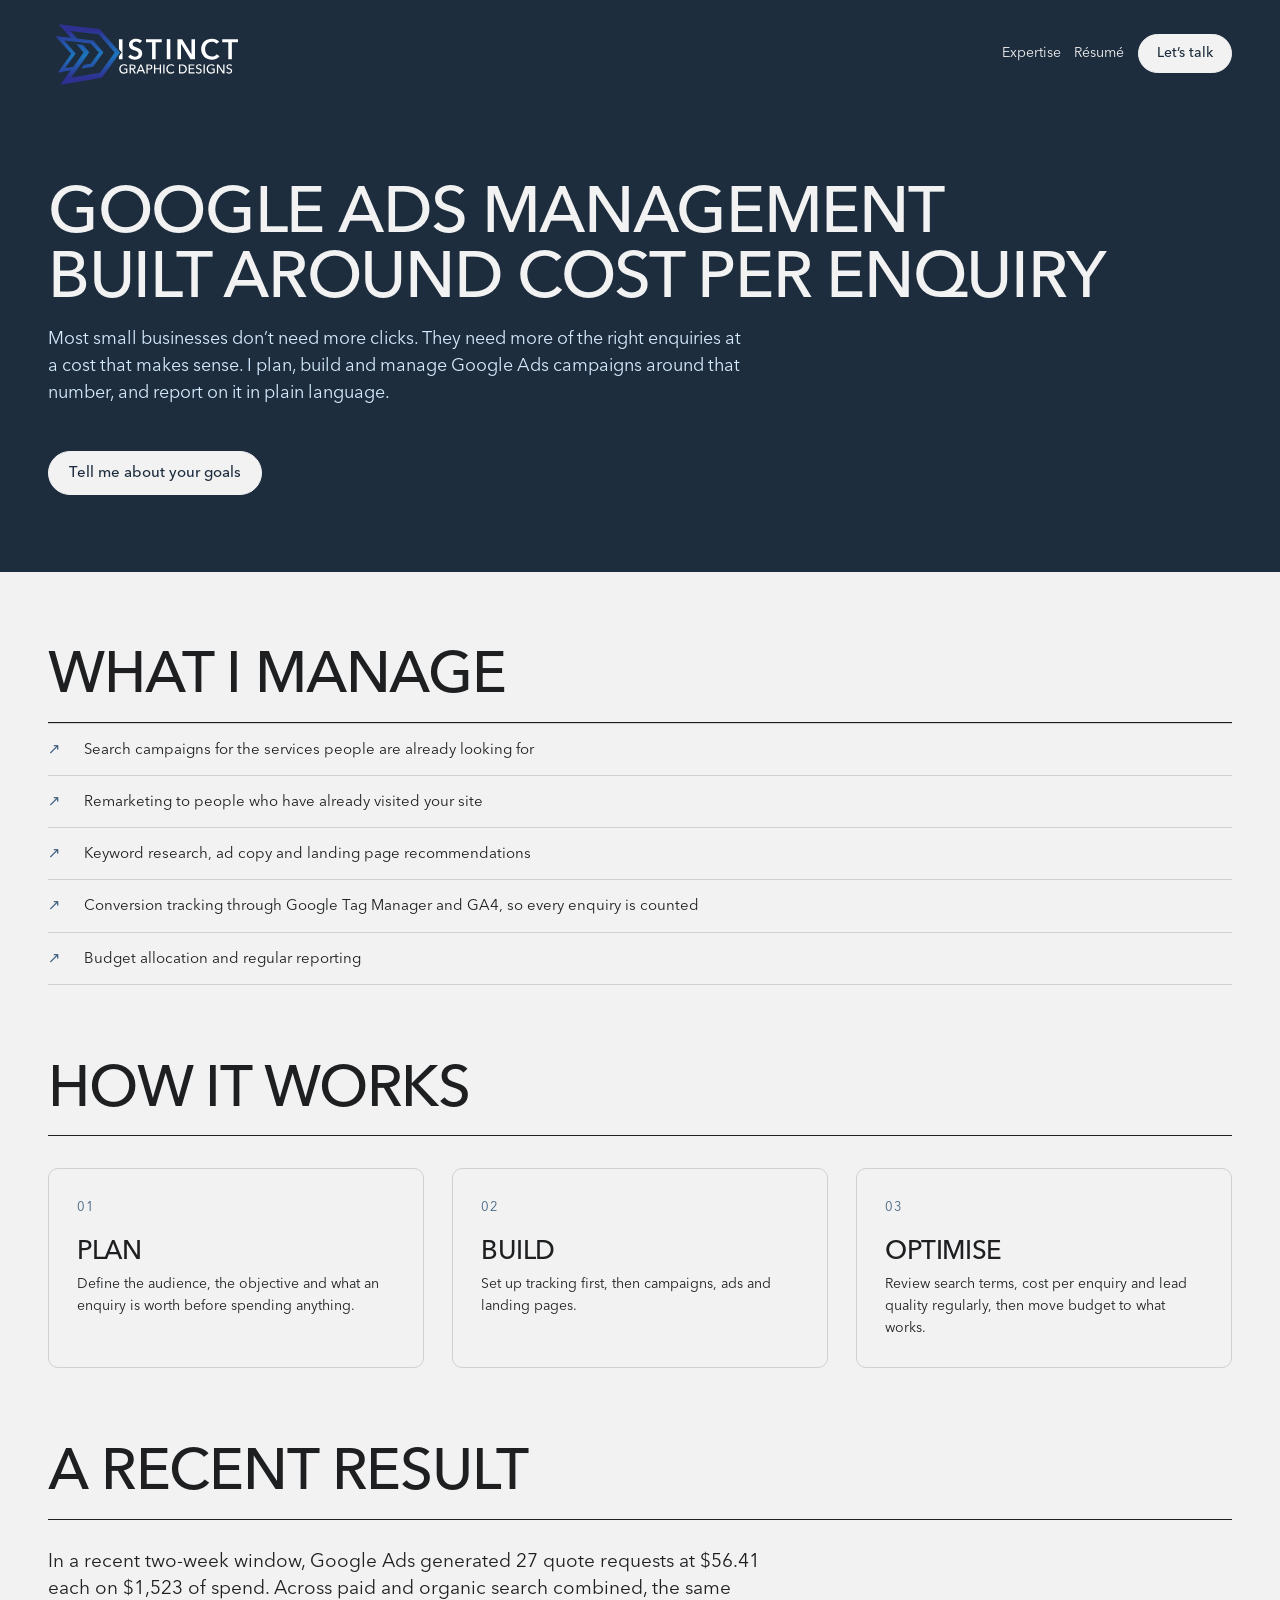
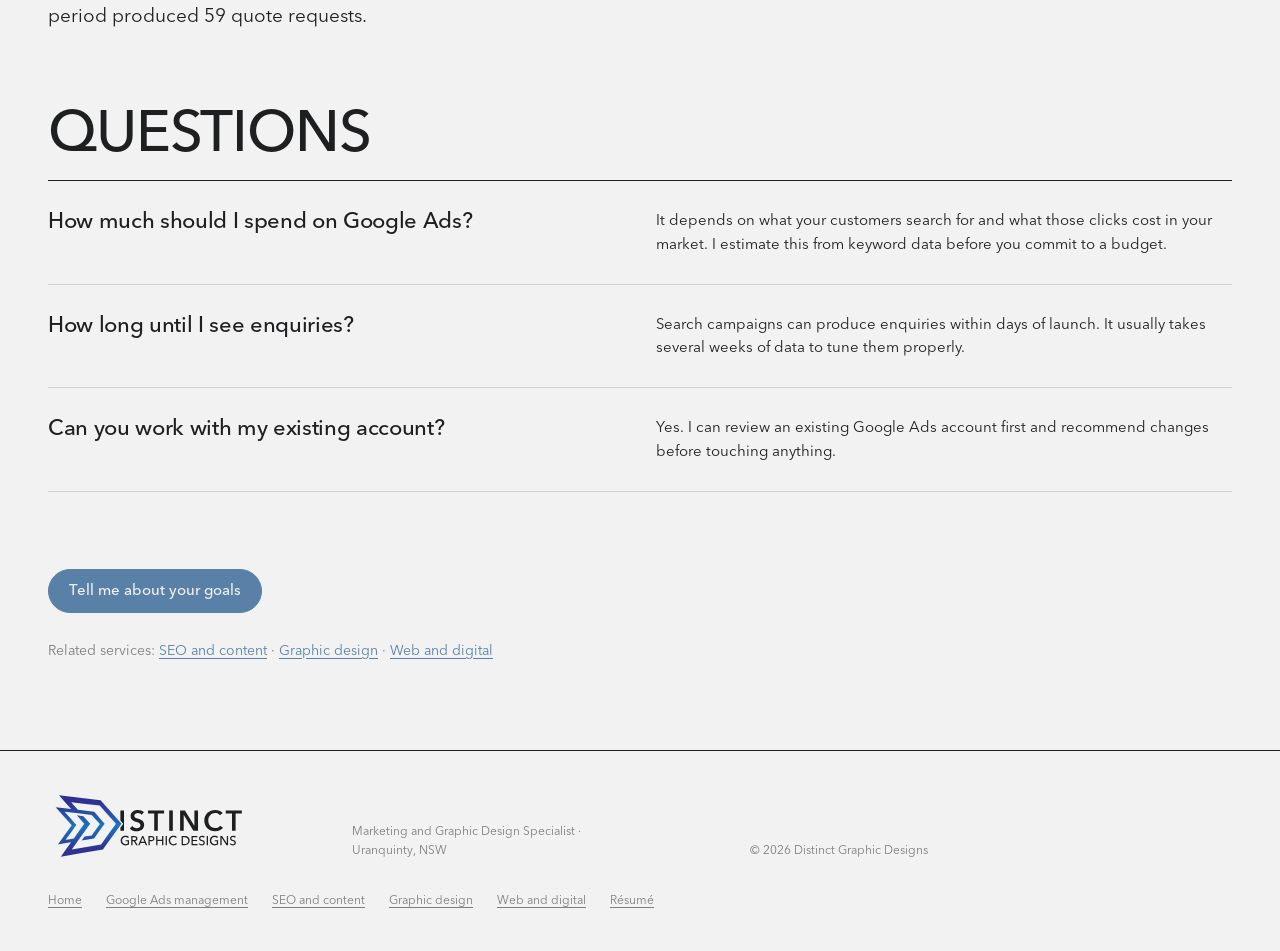
==== google-ads-management/index.html @ 59766d63 "SEO phase 2: service pages, schema fix, internal links, footer nav, IndexNow key - Home JSON-LD: rep" ====
<!DOCTYPE html>
<html lang="en">
<head>
<meta charset="utf-8">
<meta name="viewport" content="width=device-width, initial-scale=1">
<title>Google Ads Management NSW | Distinct Graphic Designs</title>
<meta name="description" content="Google Ads campaigns built around your audience, budget and the cost of each enquiry, with clear reporting. Based in Uranquinty, NSW.">
<link rel="canonical" href="https://distinctgraphicdesigns.com.au/google-ads-management/">
<meta property="og:type" content="website">
<meta property="og:site_name" content="Distinct Graphic Designs">
<meta property="og:locale" content="en_AU">
<meta property="og:title" content="Google Ads Management NSW | Distinct Graphic Designs">
<meta property="og:description" content="Google Ads campaigns built around your audience, budget and the cost of each enquiry, with clear reporting. Based in Uranquinty, NSW.">
<meta property="og:url" content="https://distinctgraphicdesigns.com.au/google-ads-management/">
<meta property="og:image" content="https://distinctgraphicdesigns.com.au/assets/og-image.jpg">
<meta name="twitter:card" content="summary_large_image">
<meta name="twitter:title" content="Google Ads Management NSW | Distinct Graphic Designs">
<meta name="twitter:description" content="Google Ads campaigns built around your audience, budget and the cost of each enquiry, with clear reporting. Based in Uranquinty, NSW.">
<meta name="twitter:image" content="https://distinctgraphicdesigns.com.au/assets/og-image.jpg">
<script type="application/ld+json">
{
  "@context": "https://schema.org",
  "@type": "Service",
  "name": "Google Ads management",
  "serviceType": "Google Ads management",
  "url": "https://distinctgraphicdesigns.com.au/google-ads-management/",
  "provider": {
    "@type": "ProfessionalService",
    "name": "Distinct Graphic Designs",
    "url": "https://distinctgraphicdesigns.com.au/"
  },
  "areaServed": [
    {
      "@type": "AdministrativeArea",
      "name": "Riverina, New South Wales"
    },
    {
      "@type": "Country",
      "name": "Australia"
    }
  ]
}
</script>
<link rel="icon" type="image/svg+xml" href="/assets/favicon.svg">
<link rel="stylesheet" href="/assets/css/industry.css">
<style>
@font-face { font-family: "Avenir Next World"; src: url("/assets/fonts/AvenirNextWorld-Light.ttf") format("truetype"); font-weight: 300; font-style: normal; font-display: swap; }
@font-face { font-family: "Avenir Next World"; src: url("/assets/fonts/AvenirNextWorld-LightItalic.ttf") format("truetype"); font-weight: 300; font-style: italic; font-display: swap; }
@font-face { font-family: "Avenir Next World"; src: url("/assets/fonts/AvenirNextWorld-Regular.woff2") format("woff2"), url("/assets/fonts/AvenirNextWorld-Regular.ttf") format("truetype"); font-weight: 400; font-style: normal; font-display: swap; }
@font-face { font-family: "Avenir Next World"; src: url("/assets/fonts/AvenirNextWorld-Italic.ttf") format("truetype"); font-weight: 400; font-style: italic; font-display: swap; }
@font-face { font-family: "Avenir Next World"; src: url("/assets/fonts/AvenirNextWorld-Medium.woff2") format("woff2"), url("/assets/fonts/AvenirNextWorld-Medium.ttf") format("truetype"); font-weight: 500 700; font-style: normal; font-display: swap; }
@font-face { font-family: "Avenir Next World"; src: url("/assets/fonts/AvenirNextWorld-MediumItalic.ttf") format("truetype"); font-weight: 500 700; font-style: italic; font-display: swap; }
:root { --font-heading: "Avenir Next World", system-ui, sans-serif; --font-body: "Avenir Next World", system-ui, sans-serif; --font-heading-weight: 500; }
/* Side gutter: 20-48px on normal screens; on wide screens it grows so content stays centred at --content-max while backgrounds run full-bleed. */
:root { --content-max: 1280px; --gutter: max(clamp(20px,4vw,48px), calc((100% - var(--content-max)) / 2)); }
body { margin: 0; }
a:hover { color: var(--color-accent-700); }
.btn { border-radius: 999px; white-space: nowrap; }
.blueprint, .card, .input, .dialog, .seg { border-radius: 10px; }
.tag { border-radius: 999px; }
figure.duotone, figure.duotone img { border-radius: 10px; overflow: hidden; }
/* Nav: links sit in .nav-links; on small screens (with JS) they collapse behind the .nav-toggle hamburger. */
.nav-links { display: flex; align-items: center; gap: var(--space-4); }
.nav-toggle { display: none; flex-direction: column; justify-content: center; align-items: center; gap: 5px; width: 44px; height: 44px; padding: 0; background: transparent; color: var(--color-bg); border: 1px solid var(--color-accent-600); border-radius: 10px; cursor: pointer; }
.nav-toggle span { display: block; width: 20px; height: 2px; background: currentColor; transition: transform .2s, opacity .2s; }
.nav-toggle[aria-expanded="true"] span:nth-child(1) { transform: translateY(7px) rotate(45deg); }
.nav-toggle[aria-expanded="true"] span:nth-child(2) { opacity: 0; }
.nav-toggle[aria-expanded="true"] span:nth-child(3) { transform: translateY(-7px) rotate(-45deg); }
@media (max-width: 720px) {
  .js .nav-toggle { display: inline-flex; }
  .js .nav-links { display: none; flex-basis: 100%; flex-direction: column; align-items: stretch; gap: 0; margin-top: 12px; }
  .js .nav-links.is-open { display: flex; }
  .nav-links a:not(.btn) { padding: 14px 0; border-top: 1px solid var(--color-accent-600); }
  .nav-links .btn { margin-top: 12px; justify-content: center; text-align: center; }
  /* Multi-column list rows stack on phones; !important beats the inline grid-template-columns. */
  .split-row { grid-template-columns: minmax(0,1fr) !important; gap: 8px !important; }
}
</style>
<script>document.documentElement.className += " js";</script>
<!-- Google Tag Manager -->
<script>(function(w,d,s,l,i){w[l]=w[l]||[];w[l].push({'gtm.start':
new Date().getTime(),event:'gtm.js'});var f=d.getElementsByTagName(s)[0],
j=d.createElement(s),dl=l!='dataLayer'?'&l='+l:'';j.async=true;j.src=
'https://www.googletagmanager.com/gtm.js?id='+i+dl;f.parentNode.insertBefore(j,f);
})(window,document,'script','dataLayer','GTM-KLMJ655L');</script>
<!-- End Google Tag Manager -->
</head>
<body>
  <!-- Google Tag Manager (noscript) -->
<noscript><iframe src="https://www.googletagmanager.com/ns.html?id=GTM-KLMJ655L"
height="0" width="0" style="display:none;visibility:hidden"></iframe></noscript>
<!-- End Google Tag Manager (noscript) -->
<div style="background:var(--color-bg);color:var(--color-text);font-family:var(--font-body)">

  <div style="background:var(--color-accent-900);color:var(--color-bg);padding:0 0 clamp(48px,6vw,80px)">
    <header class="nav" style="padding:20px var(--gutter);flex-wrap:wrap">
      <a href="/" class="nav-brand" style="margin-right:auto;display:flex;align-items:center"><img src="/assets/logo-v2-rev.svg" alt="Distinct Graphic Designs" style="width:clamp(150px,18vw,196px)"></a>
      <button class="nav-toggle" type="button" aria-expanded="false" aria-controls="nav-links" aria-label="Menu"><span></span><span></span><span></span></button>
      <nav class="nav-links" id="nav-links" aria-label="Main">
        <a href="/#services" style="color:var(--color-bg)">Expertise</a>
        <a href="/resume.html" style="color:var(--color-bg)">Résumé</a>
        <a class="btn" href="/#enquire" style="background:var(--color-bg);color:var(--color-accent-900);border-color:var(--color-bg);padding:10px 18px">Let’s talk</a>
      </nav>
    </header>
    <div style="padding:clamp(40px,6vw,72px) var(--gutter) 0">
      <h1 style="margin:0;font-size:clamp(26px,5.1vw,66px);line-height:1;letter-spacing:-.02em;text-transform:uppercase;text-wrap:balance">Google Ads management built around cost per enquiry</h1>
      <p style="margin:16px 0 0;font-size:clamp(15px,1.4vw,18px);line-height:1.5;max-width:44rem;color:var(--color-accent-200)">Most small businesses don’t need more clicks. They need more of the right enquiries at a cost that makes sense. I plan, build and manage Google Ads campaigns around that number, and report on it in plain language.</p>
      <div style="margin-top:clamp(28px,4vw,44px)">
        <a class="btn" href="/#enquire" style="background:var(--color-bg);color:var(--color-accent-900);border-color:var(--color-bg);padding:12px 20px;font-size:15px">Tell me about your goals</a>
      </div>
    </div>
  </div>

  <section style="padding:clamp(48px,6vw,80px) var(--gutter) 0">
    <div style="padding-bottom:20px;border-bottom:1px solid var(--color-text)"><h2 style="margin:0;font-size:clamp(32px,4.6vw,58px);line-height:.92;letter-spacing:-.02em;text-transform:uppercase">What I manage</h2></div>
    <ul style="display:grid;gap:0;margin:0;padding:0;list-style:none">
      <li style="display:grid;grid-template-columns:24px 1fr;gap:12px;padding:14px 0;border-top:1px solid var(--color-divider);font-size:15px"><span style="color:var(--color-accent-700)" aria-hidden="true">↗</span>Search campaigns for the services people are already looking for</li>
      <li style="display:grid;grid-template-columns:24px 1fr;gap:12px;padding:14px 0;border-top:1px solid var(--color-divider);font-size:15px"><span style="color:var(--color-accent-700)" aria-hidden="true">↗</span>Remarketing to people who have already visited your site</li>
      <li style="display:grid;grid-template-columns:24px 1fr;gap:12px;padding:14px 0;border-top:1px solid var(--color-divider);font-size:15px"><span style="color:var(--color-accent-700)" aria-hidden="true">↗</span>Keyword research, ad copy and landing page recommendations</li>
      <li style="display:grid;grid-template-columns:24px 1fr;gap:12px;padding:14px 0;border-top:1px solid var(--color-divider);font-size:15px"><span style="color:var(--color-accent-700)" aria-hidden="true">↗</span>Conversion tracking through Google Tag Manager and GA4, so every enquiry is counted</li>
      <li style="display:grid;grid-template-columns:24px 1fr;gap:12px;padding:14px 0;border-top:1px solid var(--color-divider);border-bottom:1px solid var(--color-divider);font-size:15px"><span style="color:var(--color-accent-700)" aria-hidden="true">↗</span>Budget allocation and regular reporting</li>
    </ul>
  </section>
  <section style="padding:clamp(48px,6vw,80px) var(--gutter) 0">
    <div style="padding-bottom:20px;border-bottom:1px solid var(--color-text)"><h2 style="margin:0;font-size:clamp(32px,4.6vw,58px);line-height:.92;letter-spacing:-.02em;text-transform:uppercase">How it works</h2></div>
    <ol style="list-style:none;margin:32px 0 0;padding:0;display:grid;grid-template-columns:repeat(auto-fit,minmax(min(100%,240px),1fr));gap:28px">
      <li class="blueprint" style="padding:28px"><p style="margin:0 0 20px;font-family:var(--font-heading);font-size:13px;letter-spacing:.1em;color:var(--color-accent-700)">01</p><h3 style="margin:0 0 8px;font-size:26px;text-transform:uppercase">Plan</h3><p style="margin:0;font-size:14px">Define the audience, the objective and what an enquiry is worth before spending anything.</p></li>
      <li class="blueprint" style="padding:28px"><p style="margin:0 0 20px;font-family:var(--font-heading);font-size:13px;letter-spacing:.1em;color:var(--color-accent-700)">02</p><h3 style="margin:0 0 8px;font-size:26px;text-transform:uppercase">Build</h3><p style="margin:0;font-size:14px">Set up tracking first, then campaigns, ads and landing pages.</p></li>
      <li class="blueprint" style="padding:28px"><p style="margin:0 0 20px;font-family:var(--font-heading);font-size:13px;letter-spacing:.1em;color:var(--color-accent-700)">03</p><h3 style="margin:0 0 8px;font-size:26px;text-transform:uppercase">Optimise</h3><p style="margin:0;font-size:14px">Review search terms, cost per enquiry and lead quality regularly, then move budget to what works.</p></li>
    </ol>
  </section>
  <section style="padding:clamp(48px,6vw,80px) var(--gutter) 0">
    <div style="padding-bottom:20px;border-bottom:1px solid var(--color-text)"><h2 style="margin:0;font-size:clamp(32px,4.6vw,58px);line-height:.92;letter-spacing:-.02em;text-transform:uppercase">A recent result</h2></div>
    <p style="margin:28px 0 0;max-width:46rem;font-size:clamp(16px,1.6vw,19px);line-height:1.45">In a recent two-week window, Google Ads generated 27 quote requests at $56.41 each on $1,523 of spend. Across paid and organic search combined, the same period produced 59 quote requests.</p>
  </section>
  <section style="padding:clamp(48px,6vw,80px) var(--gutter) 0">
    <div style="padding-bottom:20px;border-bottom:1px solid var(--color-text)"><h2 style="margin:0;font-size:clamp(32px,4.6vw,58px);line-height:.92;letter-spacing:-.02em;text-transform:uppercase">Questions</h2></div>
    <div class="split-row" style="display:grid;grid-template-columns:minmax(0,1fr) minmax(0,1fr);gap:clamp(16px,2.5vw,32px);padding:28px 0;border-bottom:1px solid var(--color-divider);align-items:start"><h3 style="margin:0;font-size:clamp(18px,1.8vw,22px);line-height:1.2">How much should I spend on Google Ads?</h3><p style="margin:0;font-size:15px">It depends on what your customers search for and what those clicks cost in your market. I estimate this from keyword data before you commit to a budget.</p></div>
    <div class="split-row" style="display:grid;grid-template-columns:minmax(0,1fr) minmax(0,1fr);gap:clamp(16px,2.5vw,32px);padding:28px 0;border-bottom:1px solid var(--color-divider);align-items:start"><h3 style="margin:0;font-size:clamp(18px,1.8vw,22px);line-height:1.2">How long until I see enquiries?</h3><p style="margin:0;font-size:15px">Search campaigns can produce enquiries within days of launch. It usually takes several weeks of data to tune them properly.</p></div>
    <div class="split-row" style="display:grid;grid-template-columns:minmax(0,1fr) minmax(0,1fr);gap:clamp(16px,2.5vw,32px);padding:28px 0;border-bottom:1px solid var(--color-divider);align-items:start"><h3 style="margin:0;font-size:clamp(18px,1.8vw,22px);line-height:1.2">Can you work with my existing account?</h3><p style="margin:0;font-size:15px">Yes. I can review an existing Google Ads account first and recommend changes before touching anything.</p></div>
  </section>

  <section style="padding:clamp(48px,6vw,80px) var(--gutter) clamp(56px,7vw,88px)">
    <a class="btn btn-primary" href="/#enquire" style="padding:12px 20px;font-size:15px">Tell me about your goals</a>
    <p class="text-muted" style="margin:28px 0 0;font-size:14px">Related services: <a href="/seo-and-content/">SEO and content</a> · <a href="/graphic-design/">Graphic design</a> · <a href="/web-and-digital/">Web and digital</a></p>
  </section>

  <footer style="display:grid;grid-template-columns:repeat(auto-fit,minmax(min(100%,220px),1fr));gap:clamp(16px,3vw,32px);align-items:end;padding:40px var(--gutter);border-top:1px solid var(--color-text)">
    <a href="/"><img src="/assets/logo-v2.svg" alt="Distinct Graphic Designs" style="width:200px"></a>
    <p class="text-muted" style="margin:0;font-size:12px">Marketing and Graphic Design Specialist · Uranquinty, NSW</p>
    <p class="text-muted" style="margin:0;font-size:12px;text-align:right">© 2026 Distinct Graphic Designs</p>
    <nav aria-label="Footer" class="text-muted" style="grid-column:1/-1;display:flex;flex-wrap:wrap;gap:8px 24px;font-size:12px"><a href="/" style="color:inherit">Home</a><a href="/google-ads-management/" aria-current="page" style="color:inherit">Google Ads management</a><a href="/seo-and-content/" style="color:inherit">SEO and content</a><a href="/graphic-design/" style="color:inherit">Graphic design</a><a href="/web-and-digital/" style="color:inherit">Web and digital</a><a href="/resume.html" style="color:inherit">Résumé</a></nav>
  </footer>
</div>

<script>
(function () {
  var toggle = document.querySelector(".nav-toggle"), menu = document.getElementById("nav-links");
  function setOpen(open) { toggle.setAttribute("aria-expanded", open); menu.classList.toggle("is-open", open); }
  toggle.addEventListener("click", function () { setOpen(toggle.getAttribute("aria-expanded") !== "true"); });
  menu.addEventListener("click", function (e) { if (e.target.closest("a")) setOpen(false); });
  document.addEventListener("keydown", function (e) { if (e.key === "Escape") setOpen(false); });
})();
</script>
</body>
</html>
---- assets/css/industry.css ----
/* Industry — design-system tokens and component classes.
   Copied from the Claude Design project (_ds/industry-…/styles.css). The Google Fonts
   @import for Barlow was removed: the page sets --font-heading / --font-body to the
   self-hosted Avenir Next World in index.html, so Barlow is never rendered. */

:root {
  --color-bg: #f2f2f3;
  --color-surface: #e9e9ea;
  --color-text: #1d1f20;
  --color-accent: #5980a6;
  --color-accent-2: #728fab;
  --color-divider: color-mix(in srgb, #1d1f20 16%, transparent);

  /* Tonal ramps — generated in OKLCH on one shared lightness scale, so the
     same step of any role matches the others in visual value. */
  --color-neutral-100: #f5f5f8;
  --color-neutral-200: #e7e7ea;
  --color-neutral-300: #d4d4d7;
  --color-neutral-400: #b7b7ba;
  --color-neutral-500: #98989b;
  --color-neutral-600: #7a7a7d;
  --color-neutral-700: #5d5d60;
  --color-neutral-800: #424244;
  --color-neutral-900: #2b2b2d;

  --color-accent-100: #eef6ff;
  --color-accent-200: #d6ebff;
  --color-accent-300: #b5d9fd;
  --color-accent-400: #94bce3;
  --color-accent-500: #749dc4;
  --color-accent-600: #597ea3;
  --color-accent-700: #416180;
  --color-accent-800: #2c455d;
  --color-accent-900: #1d2d3d;

  --color-accent-2-100: #eef6ff;
  --color-accent-2-200: #d6ebff;
  --color-accent-2-300: #bdd8f2;
  --color-accent-2-400: #9ebbd8;
  --color-accent-2-500: #7e9cb8;
  --color-accent-2-600: #627d98;
  --color-accent-2-700: #486077;
  --color-accent-2-800: #314457;
  --color-accent-2-900: #1f2d3a;

  --font-heading: "Barlow Condensed", system-ui, sans-serif;
  --font-heading-weight: 600;
  --font-body: "Barlow", system-ui, sans-serif;

  --space-1: 3.4px;
  --space-2: 6.8px;
  --space-3: 10.2px;
  --space-4: 13.6px;
  --space-6: 20.4px;
  --space-8: 27.2px;

  --radius-sm: 2px;
  --radius-md: 4px;
  --radius-lg: 7px;

  /* Elevation — derived from the ground: soft ink-tinted shadows on a
     light theme, a hairline edge + ambient darkness on a dark one. */
  --shadow-sm: 0 1px 2px color-mix(in srgb, #2b2b2d 14%, transparent);
  --shadow-md: 0 3px 10px color-mix(in srgb, #2b2b2d 16%, transparent);
  --shadow-lg: 0 12px 32px color-mix(in srgb, #2b2b2d 22%, transparent);
}

body {
  background: var(--color-bg);
  color: var(--color-text);
  font-family: var(--font-body);
}
h1, h2, h3, h4 { font-family: var(--font-heading); font-weight: var(--font-heading-weight); }

.blueprint {
  position: relative;
  border: 1px solid var(--color-divider);
  border-radius: 0;
}
/* The overlay image treatments (halftone, duotone) clip their overlay
   (overflow:hidden); a blueprint wrapper draws its registration marks
   outside the box, so when both classes share a wrapper the frame must
   win. */
.blueprint.halftone, .blueprint.plate, .blueprint.duotone { overflow: visible; }
.blueprint > .corner {
  position: absolute; width: 11px; height: 11px;
  color: color-mix(in srgb, var(--color-text) 55%, transparent);
}
.blueprint > .corner::before, .blueprint > .corner::after {
  content: ""; position: absolute; background: currentColor;
}
.blueprint > .corner::before { left: 5px; top: 0; width: 1px; height: 100%; }
.blueprint > .corner::after  { top: 5px; left: 0; width: 100%; height: 1px; }
.blueprint > .corner.tl { top: -6px; left: -6px; }
.blueprint > .corner.tr { top: -6px; right: -6px; }
.blueprint > .corner.bl { bottom: -6px; left: -6px; }
.blueprint > .corner.br { bottom: -6px; right: -6px; }

.duotone{position:relative;overflow:hidden}
.duotone::after{content:"";position:absolute;inset:0;pointer-events:none;
  background:var(--color-accent);mix-blend-mode:color}

/* ══════════════════════════════════════════════════════════════════════════
   Components — built with the tokens above. Plain CSS on plain HTML: no
   JavaScript, no build step.
   ══════════════════════════════════════════════════════════════════════ */

*, *::before, *::after { box-sizing: border-box; }
body { margin: 0; font-size: 15px; line-height: 1.55; font-weight: 400; }
h1, h2, h3, h4, h5, h6 {
  font-family: var(--font-heading); font-weight: var(--font-heading-weight);
  line-height: 1.12; letter-spacing: -0.015em; margin: 0 0 var(--space-2);
}
h1 { font-size: 42px; }
h2 { font-size: 32px; }
h3 { font-size: 25px; }
h4 { font-size: 20px; }
h5 { font-size: 16px; }
h6 { font-size: 13px; }
h6 { letter-spacing: 0.08em; text-transform: uppercase; }
p { margin: 0 0 var(--space-3); }
a { color: var(--color-accent); text-underline-offset: 3px; }
img { display: block; max-width: 100%; }
figure { margin: 0; }
figcaption {
  font-size: 11px; margin-top: var(--space-1);
  color: color-mix(in srgb, var(--color-text) 55%, transparent);
}
.text-muted { color: color-mix(in srgb, var(--color-text) 55%, transparent); }
:focus { outline: none; }
:focus-visible { outline: 2px solid var(--color-accent); outline-offset: 2px; }
::selection { background: color-mix(in srgb, var(--color-accent) 30%, transparent); }

/* — rules — */
.hr {
  height: 1px; border: 0; margin: var(--space-4) 0;
  background: var(--color-divider);
}

/* — buttons — */
.btn {
  display: inline-flex; align-items: center; justify-content: center; gap: 6px;
  cursor: pointer; text-decoration: none;
  font-family: var(--font-heading); font-weight: var(--font-heading-weight);
  font-size: 14px; line-height: 1.2; color: var(--color-text);
  background: transparent; border: 1px solid transparent;
  padding: var(--space-2) calc(var(--space-3) * 1.2);
  border-radius: var(--radius-md);
}
.btn svg { display: block; }
.btn:disabled { opacity: 0.45; cursor: not-allowed; }
.btn-primary { background: var(--color-accent); color: var(--color-bg); }
.btn-primary:hover { background: var(--color-accent-600); }
.btn-primary:active { background: var(--color-accent-700); }
.btn-secondary { border-color: var(--color-divider); }
.btn-secondary:hover { background: color-mix(in srgb, var(--color-text) 7%, transparent); }
.btn-secondary:active { background: color-mix(in srgb, var(--color-text) 14%, transparent); }
.btn-ghost { color: var(--color-accent); padding-inline: var(--space-1); }
.btn-ghost:hover { background: color-mix(in srgb, var(--color-accent) 10%, transparent); }
.btn-ghost:active { background: color-mix(in srgb, var(--color-accent) 18%, transparent); }
.btn-icon { width: 36px; height: 36px; padding: 0; }
.btn-block { width: 100%; margin-top: var(--space-2); }

/* — forms — */
.field > label {
  display: block; font-size: 12px; margin-bottom: 5px;
  color: color-mix(in srgb, var(--color-text) 70%, transparent);
}
.input {
  width: 100%; min-height: 36px; padding: 6px 10px; font: inherit;
  font-size: 14px; color: var(--color-text); caret-color: var(--color-accent);
  background: var(--color-surface);
  border: 1px solid var(--color-divider); border-radius: var(--radius-md);
}
.input:hover { border-color: color-mix(in srgb, var(--color-text) 45%, transparent); }
.input:focus-visible { border-color: var(--color-accent); outline-offset: 0; }
textarea.input { min-height: 90px; resize: vertical; }
.radio { display: inline-flex; align-items: center; gap: 8px; cursor: pointer; font-size: 14px; }
.radio input, .seg-opt input {
  position: absolute; opacity: 0; width: 0; height: 0; pointer-events: none;
}
.radio .dot {
  width: 16px; height: 16px; flex: none; border-radius: 50%;
  border: 1.5px solid var(--color-divider);
}
.radio:hover .dot { border-color: var(--color-accent); }
.radio input:checked + .dot {
  border-color: var(--color-accent); background: var(--color-accent);
  box-shadow: inset 0 0 0 4px var(--color-bg);
}
.radio input:focus-visible + .dot { outline: 2px solid var(--color-accent); outline-offset: 2px; }
.seg {
  display: inline-flex; overflow: hidden;
  border: 1px solid var(--color-divider); border-radius: var(--radius-md);
}
.seg-opt {
  display: inline-flex; align-items: center; gap: 6px;
  padding: 7px 12px; font-size: 13px; cursor: pointer;
}
.seg-opt + .seg-opt { border-left: 1px solid var(--color-divider); }
.seg-opt:has(input:checked) { background: var(--color-accent); color: var(--color-bg); }
.seg-opt:not(:has(input:checked)):hover { background: color-mix(in srgb, var(--color-text) 7%, transparent); }
.seg-opt:has(input:focus-visible) { outline: 2px solid var(--color-accent); outline-offset: -2px; }

/* — cards — */
.card {
  display: flex; flex-direction: column; gap: var(--space-2);
  padding: var(--space-3); border-radius: var(--radius-md); background: var(--color-surface);
}
.card-kicker { font-size: 10px; letter-spacing: 0.1em; text-transform: uppercase; color: var(--color-accent); }
.card-title {
  font-family: var(--font-heading); font-weight: var(--font-heading-weight);
  font-size: 17px; line-height: 1.2;
}
.card-body { margin: 0; font-size: 13px; opacity: 0.8; flex: 1; }
.card-meta {
  display: flex; align-items: center; gap: 6px; font-size: 11px;
  color: color-mix(in srgb, var(--color-text) 50%, transparent);
}
.elev-sm { box-shadow: var(--shadow-sm); }
.elev-md { box-shadow: var(--shadow-md); }
.elev-lg { box-shadow: var(--shadow-lg); }

/* — tags — */
.tag {
  display: inline-flex; align-items: center; font-size: 11px;
  letter-spacing: 0.02em; padding: 3px 10px;
  border-radius: calc(var(--radius-md) * 0.75);
}
.tag-accent { background: var(--color-accent-100); color: var(--color-accent-800); }
.tag-accent-2 { background: var(--color-accent-2-100); color: var(--color-accent-2-800); }
.tag-neutral { background: var(--color-neutral-100); color: var(--color-neutral-800); }
.tag-outline { border: 1px solid var(--color-accent); color: var(--color-accent); }

/* — navigation — */
.nav {
  display: flex; align-items: center; gap: var(--space-4);
  padding: var(--space-3) var(--space-4);
  border-bottom: none;
}
.nav-brand {
  font-family: var(--font-heading); font-weight: var(--font-heading-weight);
  font-size: 18px; margin-right: auto;
}
.nav a { color: inherit; text-decoration: none; font-size: 14px; }
.nav a:hover, .nav a[aria-current='page'] { color: var(--color-accent); }

/* — tables — */
.table { width: 100%; border-collapse: collapse; font-size: 14px; }
.table th {
  text-align: left; font-size: 11px; letter-spacing: 0.08em; text-transform: uppercase;
  color: color-mix(in srgb, var(--color-text) 60%, transparent);
  padding: var(--space-2); border-bottom: 1px solid var(--color-divider);
}
.table td {
  padding: var(--space-2);
  border-bottom: 1px solid color-mix(in srgb, var(--color-text) 8%, transparent);
}
.table tbody tr:hover { background: color-mix(in srgb, var(--color-text) 4%, transparent); }

/* — dialog — */
.dialog-backdrop {
  position: fixed; inset: 0; display: grid; place-items: center;
  padding: var(--space-4);
  background: color-mix(in srgb, var(--color-neutral-900) 50%, transparent);
}
.dialog {
  width: min(440px, 100%); display: flex; flex-direction: column; gap: var(--space-3);
  padding: var(--space-4); border-radius: var(--radius-lg);
  background: var(--color-surface); box-shadow: var(--shadow-lg);
}
.dialog-title {
  font-family: var(--font-heading); font-weight: var(--font-heading-weight);
  font-size: 20px;
}
.dialog-body { font-size: 14px; opacity: 0.85; }
.dialog-actions { display: flex; justify-content: flex-end; gap: var(--space-2); margin-top: var(--space-2); }

/* — blueprint frame: components are wireframe objects (see .blueprint
     and .corner above) — square, transparent, hairline-bordered — */
.card, .btn, .input, .tag, .seg, .dialog { border-radius: 0; }
.card, .dialog { background: transparent; border: 1px solid var(--color-divider); }
.btn { border: 1px solid var(--color-divider); }
.btn-primary { border-color: var(--color-accent); }
.btn-ghost { border-color: transparent; }
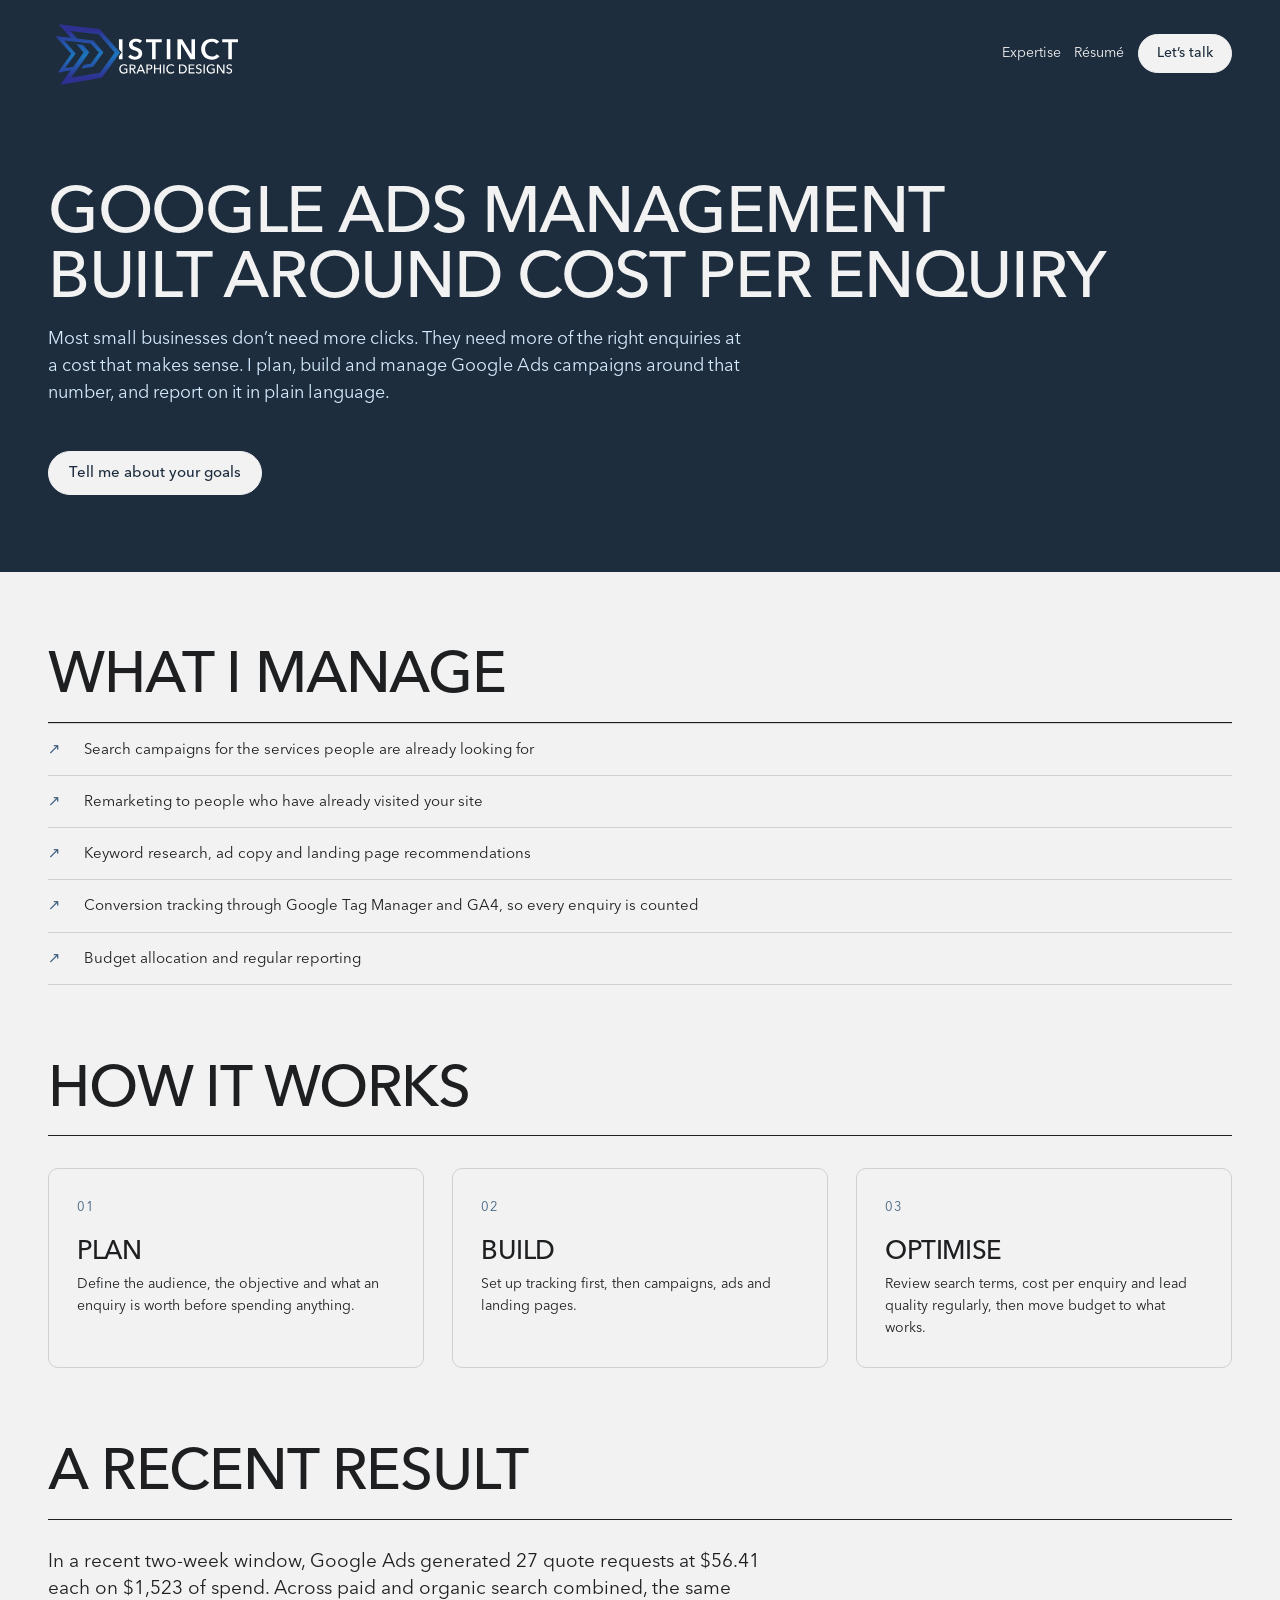
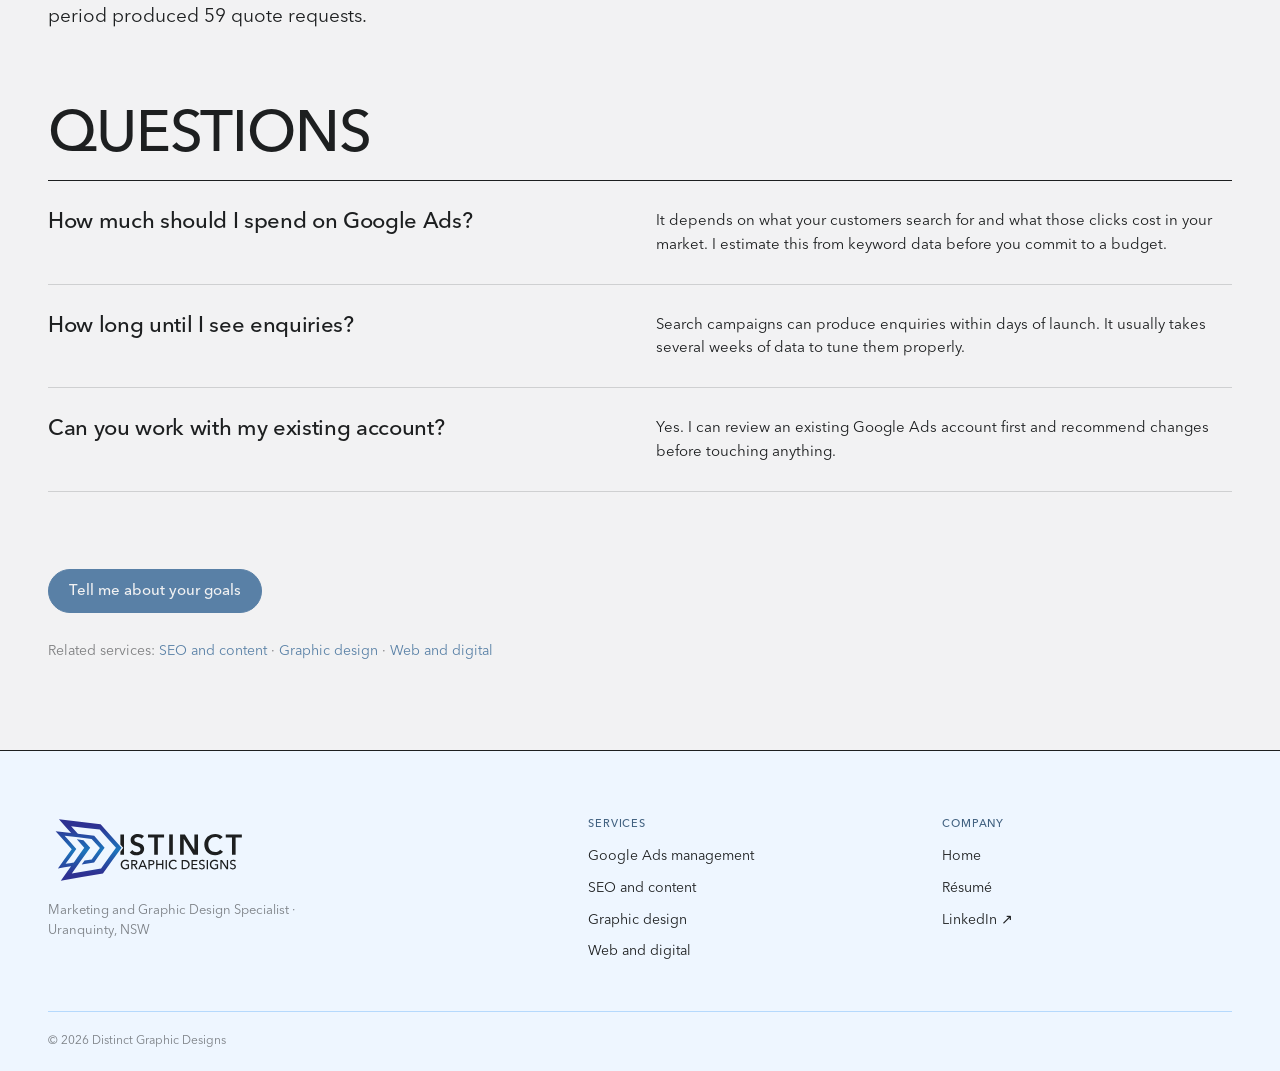
==== commit 06b05a1f: "Enquiry form backend, footer redesign, remove link underlines Enquiry form (index.html, enquire.php," ====
--- a/google-ads-management/index.html
+++ b/google-ads-management/index.html
@@ -41,7 +41,10 @@
   ]
 }
 </script>
-<link rel="icon" type="image/svg+xml" href="/assets/favicon.svg">
+<link rel="icon" href="/favicon.ico" sizes="48x48">
+<link rel="icon" href="/assets/favicon.svg" type="image/svg+xml">
+<link rel="icon" href="/favicon-192.png" type="image/png" sizes="192x192">
+<link rel="apple-touch-icon" href="/apple-touch-icon.png">
 <link rel="stylesheet" href="/assets/css/industry.css">
 <style>
 @font-face { font-family: "Avenir Next World"; src: url("/assets/fonts/AvenirNextWorld-Light.ttf") format("truetype"); font-weight: 300; font-style: normal; font-display: swap; }
@@ -145,11 +148,20 @@
     <p class="text-muted" style="margin:28px 0 0;font-size:14px">Related services: <a href="/seo-and-content/">SEO and content</a> · <a href="/graphic-design/">Graphic design</a> · <a href="/web-and-digital/">Web and digital</a></p>
   </section>
 
-  <footer style="display:grid;grid-template-columns:repeat(auto-fit,minmax(min(100%,220px),1fr));gap:clamp(16px,3vw,32px);align-items:end;padding:40px var(--gutter);border-top:1px solid var(--color-text)">
-    <a href="/"><img src="/assets/logo-v2.svg" alt="Distinct Graphic Designs" style="width:200px"></a>
-    <p class="text-muted" style="margin:0;font-size:12px">Marketing and Graphic Design Specialist · Uranquinty, NSW</p>
-    <p class="text-muted" style="margin:0;font-size:12px;text-align:right">© 2026 Distinct Graphic Designs</p>
-    <nav aria-label="Footer" class="text-muted" style="grid-column:1/-1;display:flex;flex-wrap:wrap;gap:8px 24px;font-size:12px"><a href="/" style="color:inherit">Home</a><a href="/google-ads-management/" aria-current="page" style="color:inherit">Google Ads management</a><a href="/seo-and-content/" style="color:inherit">SEO and content</a><a href="/graphic-design/" style="color:inherit">Graphic design</a><a href="/web-and-digital/" style="color:inherit">Web and digital</a><a href="/resume.html" style="color:inherit">Résumé</a></nav>
+  <footer style="background:var(--color-accent-100);border-top:1px solid var(--color-text);padding:clamp(40px,5vw,64px) var(--gutter) 0">
+    <div style="display:flex;flex-wrap:wrap;gap:clamp(32px,5vw,64px)">
+      <div style="flex:1.6 1 260px">
+        <a href="/"><img src="/assets/logo-v2.svg" alt="Distinct Graphic Designs" style="width:200px"></a>
+        <p class="text-muted" style="margin:16px 0 0;font-size:13px;max-width:34ch">Marketing and Graphic Design Specialist · Uranquinty, NSW</p>
+      </div>
+      <nav aria-label="Footer" style="flex:2.4 1 320px;display:flex;flex-wrap:wrap;gap:32px clamp(32px,5vw,64px)">
+        <div style="flex:1 1 140px"><p style="margin:0 0 14px;font-size:11px;font-weight:600;letter-spacing:.08em;text-transform:uppercase;color:var(--color-accent-700)">Services</p><ul style="list-style:none;margin:0;padding:0;display:grid;gap:10px;font-size:14px"><li><a href="/google-ads-management/" aria-current="page" style="color:var(--color-text)">Google Ads management</a></li><li><a href="/seo-and-content/" style="color:var(--color-text)">SEO and content</a></li><li><a href="/graphic-design/" style="color:var(--color-text)">Graphic design</a></li><li><a href="/web-and-digital/" style="color:var(--color-text)">Web and digital</a></li></ul></div>
+        <div style="flex:1 1 140px"><p style="margin:0 0 14px;font-size:11px;font-weight:600;letter-spacing:.08em;text-transform:uppercase;color:var(--color-accent-700)">Company</p><ul style="list-style:none;margin:0;padding:0;display:grid;gap:10px;font-size:14px"><li><a href="/" style="color:var(--color-text)">Home</a></li><li><a href="/resume.html" style="color:var(--color-text)">Résumé</a></li><li><a href="https://www.linkedin.com/in/mtlee91/" target="_blank" rel="noopener me" aria-label="LinkedIn (opens in a new tab)" style="color:var(--color-text)">LinkedIn ↗</a></li></ul></div>
+      </nav>
+    </div>
+    <div style="margin-top:clamp(32px,4vw,48px);padding:20px 0;border-top:1px solid var(--color-accent-300)">
+      <p class="text-muted" style="margin:0;font-size:12px">© 2026 Distinct Graphic Designs</p>
+    </div>
   </footer>
 </div>
 
@@ -162,5 +174,6 @@
   document.addEventListener("keydown", function (e) { if (e.key === "Escape") setOpen(false); });
 })();
 </script>
+<script src="/assets/js/analytics.js" defer></script>
 </body>
 </html>
--- a/assets/css/industry.css
+++ b/assets/css/industry.css
@@ -119,7 +119,7 @@
 h6 { font-size: 13px; }
 h6 { letter-spacing: 0.08em; text-transform: uppercase; }
 p { margin: 0 0 var(--space-3); }
-a { color: var(--color-accent); text-underline-offset: 3px; }
+a { color: var(--color-accent); text-decoration: none; }
 img { display: block; max-width: 100%; }
 figure { margin: 0; }
 figcaption {
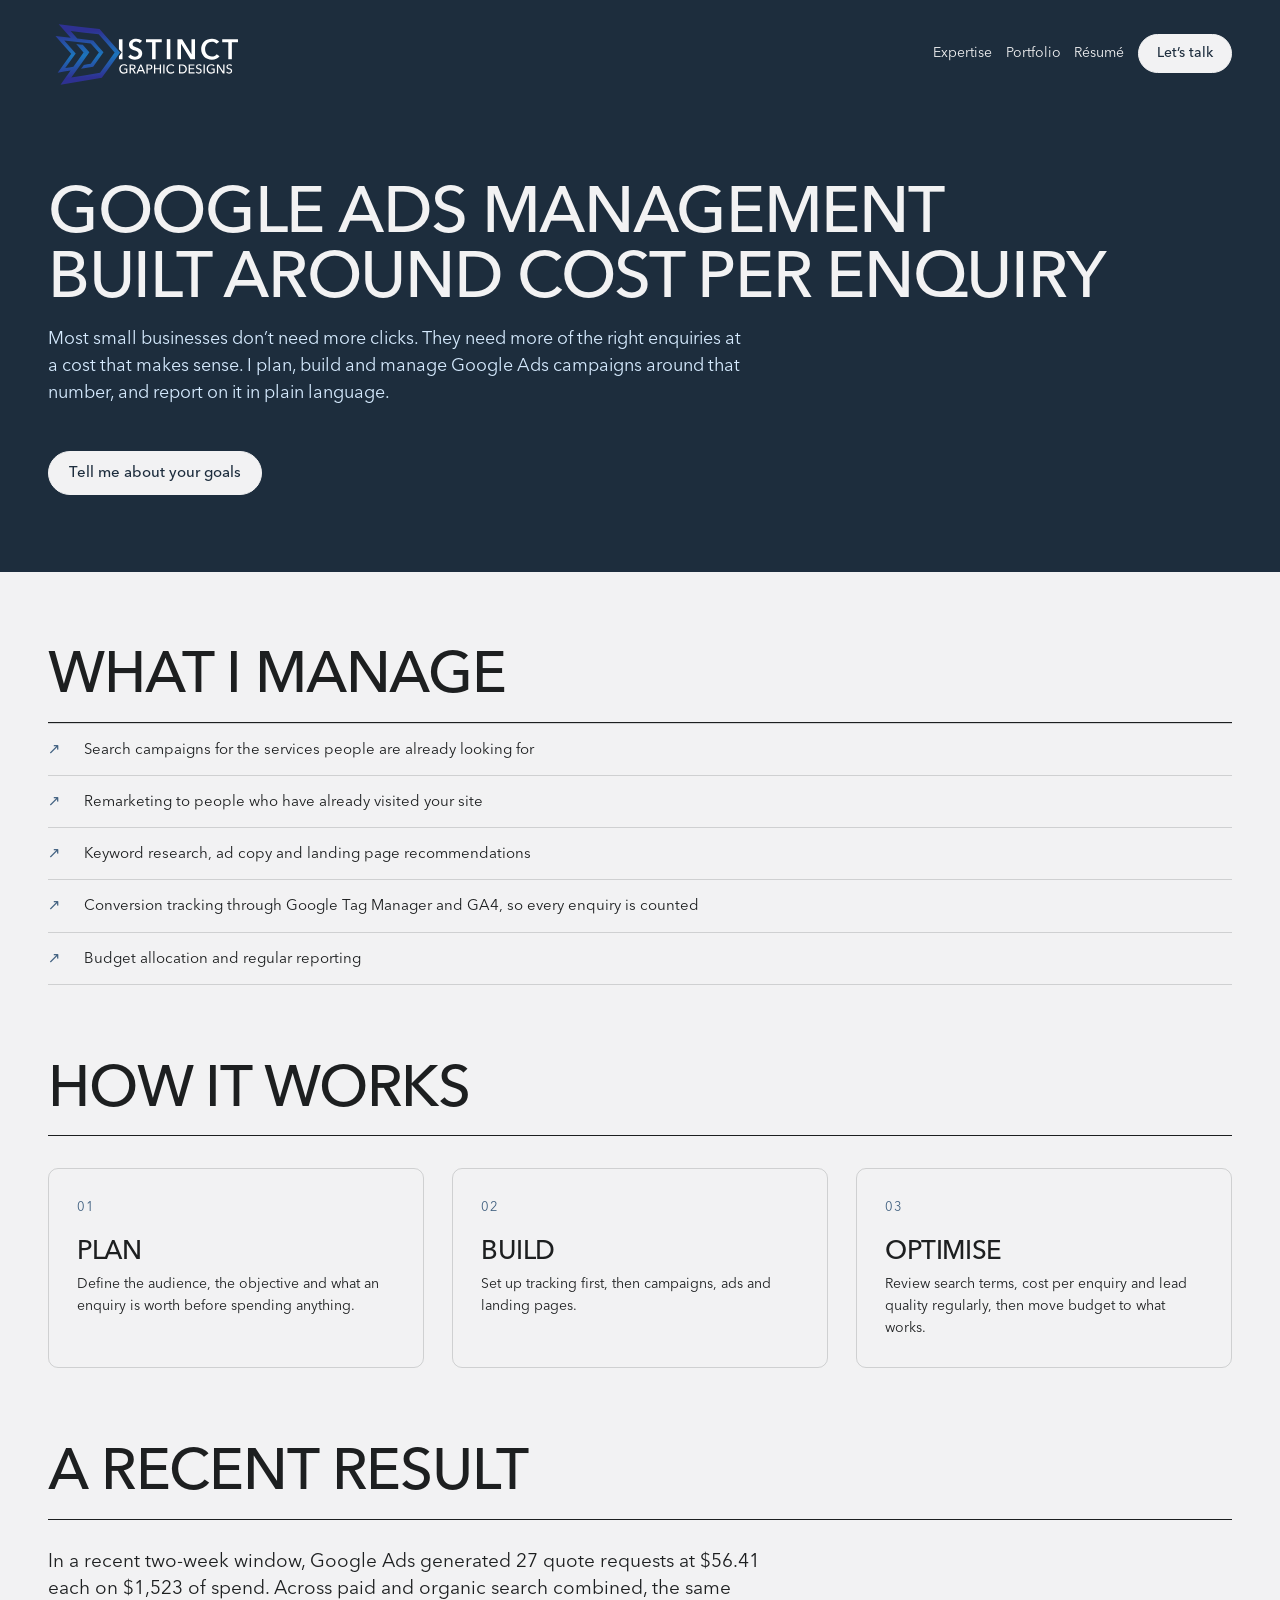
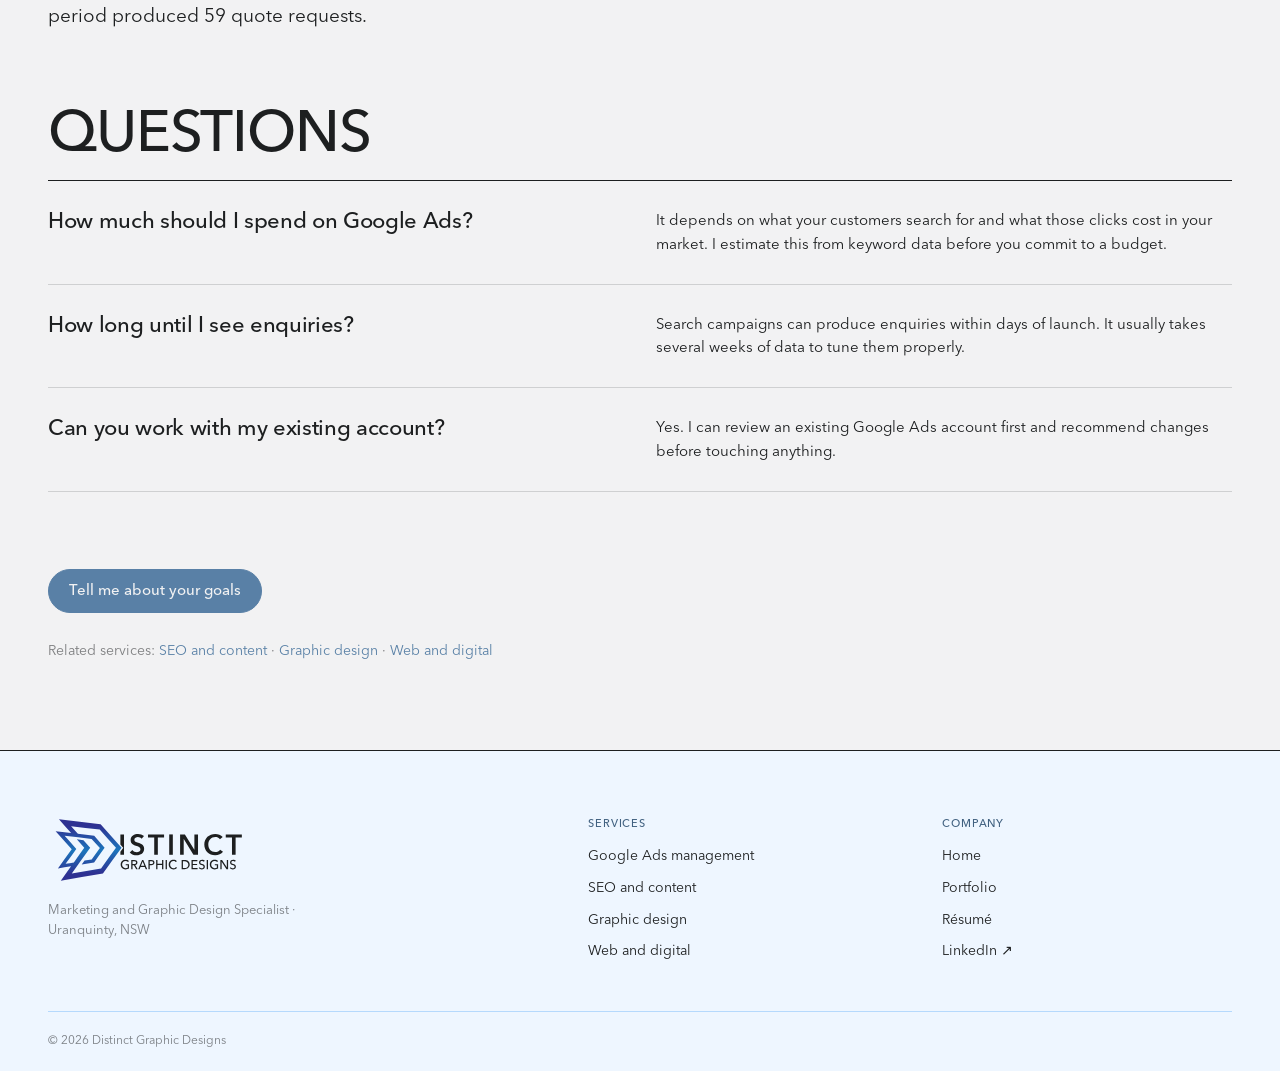
==== commit 3a4f0ee3: "Add portfolio page with brochure work samples, refine enquiry status UI New /portfolio/ page showcas" ====
--- a/google-ads-management/index.html
+++ b/google-ads-management/index.html
@@ -101,6 +101,7 @@
       <button class="nav-toggle" type="button" aria-expanded="false" aria-controls="nav-links" aria-label="Menu"><span></span><span></span><span></span></button>
       <nav class="nav-links" id="nav-links" aria-label="Main">
         <a href="/#services" style="color:var(--color-bg)">Expertise</a>
+        <a href="/portfolio/" style="color:var(--color-bg)">Portfolio</a>
         <a href="/resume.html" style="color:var(--color-bg)">Résumé</a>
         <a class="btn" href="/#enquire" style="background:var(--color-bg);color:var(--color-accent-900);border-color:var(--color-bg);padding:10px 18px">Let’s talk</a>
       </nav>
@@ -156,7 +157,7 @@
       </div>
       <nav aria-label="Footer" style="flex:2.4 1 320px;display:flex;flex-wrap:wrap;gap:32px clamp(32px,5vw,64px)">
         <div style="flex:1 1 140px"><p style="margin:0 0 14px;font-size:11px;font-weight:600;letter-spacing:.08em;text-transform:uppercase;color:var(--color-accent-700)">Services</p><ul style="list-style:none;margin:0;padding:0;display:grid;gap:10px;font-size:14px"><li><a href="/google-ads-management/" aria-current="page" style="color:var(--color-text)">Google Ads management</a></li><li><a href="/seo-and-content/" style="color:var(--color-text)">SEO and content</a></li><li><a href="/graphic-design/" style="color:var(--color-text)">Graphic design</a></li><li><a href="/web-and-digital/" style="color:var(--color-text)">Web and digital</a></li></ul></div>
-        <div style="flex:1 1 140px"><p style="margin:0 0 14px;font-size:11px;font-weight:600;letter-spacing:.08em;text-transform:uppercase;color:var(--color-accent-700)">Company</p><ul style="list-style:none;margin:0;padding:0;display:grid;gap:10px;font-size:14px"><li><a href="/" style="color:var(--color-text)">Home</a></li><li><a href="/resume.html" style="color:var(--color-text)">Résumé</a></li><li><a href="https://www.linkedin.com/in/mtlee91/" target="_blank" rel="noopener me" aria-label="LinkedIn (opens in a new tab)" style="color:var(--color-text)">LinkedIn ↗</a></li></ul></div>
+        <div style="flex:1 1 140px"><p style="margin:0 0 14px;font-size:11px;font-weight:600;letter-spacing:.08em;text-transform:uppercase;color:var(--color-accent-700)">Company</p><ul style="list-style:none;margin:0;padding:0;display:grid;gap:10px;font-size:14px"><li><a href="/" style="color:var(--color-text)">Home</a></li><li><a href="/portfolio/" style="color:var(--color-text)">Portfolio</a></li><li><a href="/resume.html" style="color:var(--color-text)">Résumé</a></li><li><a href="https://www.linkedin.com/in/mtlee91/" target="_blank" rel="noopener me" aria-label="LinkedIn (opens in a new tab)" style="color:var(--color-text)">LinkedIn ↗</a></li></ul></div>
       </nav>
     </div>
     <div style="margin-top:clamp(32px,4vw,48px);padding:20px 0;border-top:1px solid var(--color-accent-300)">
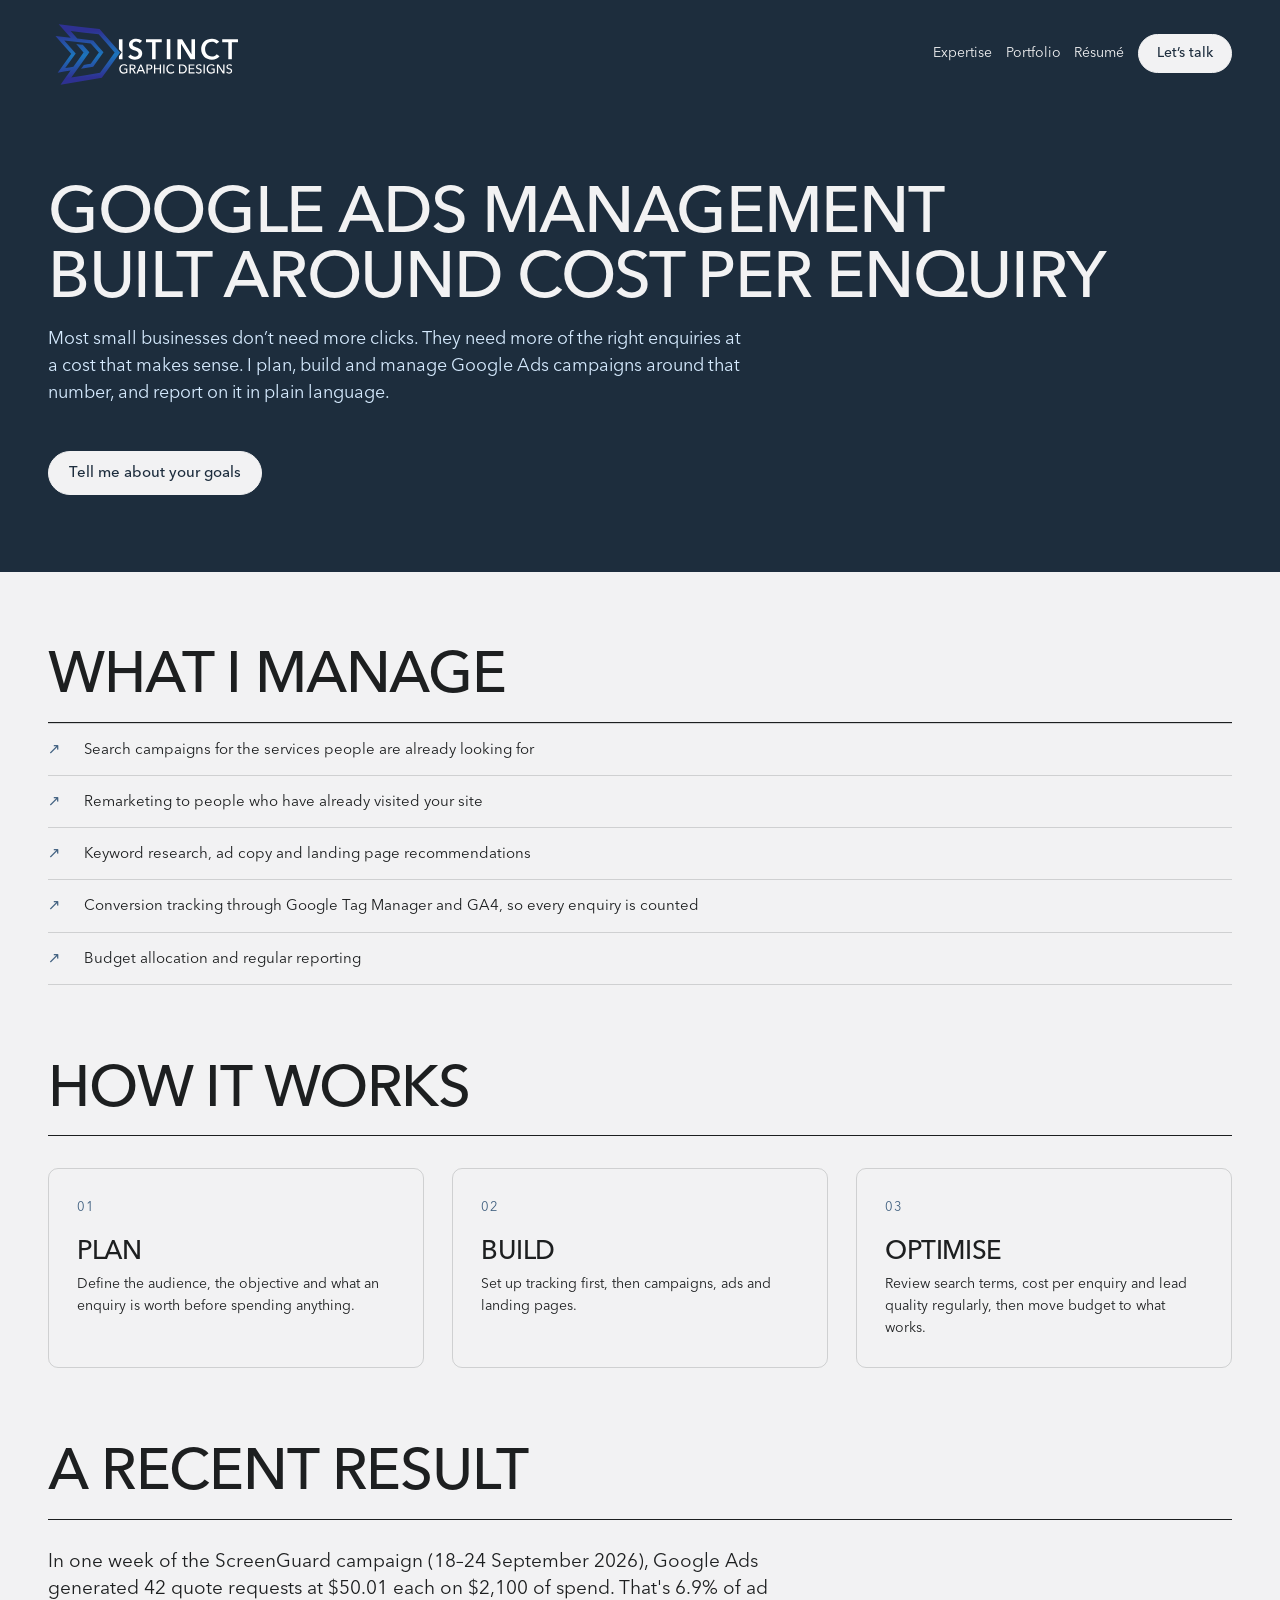
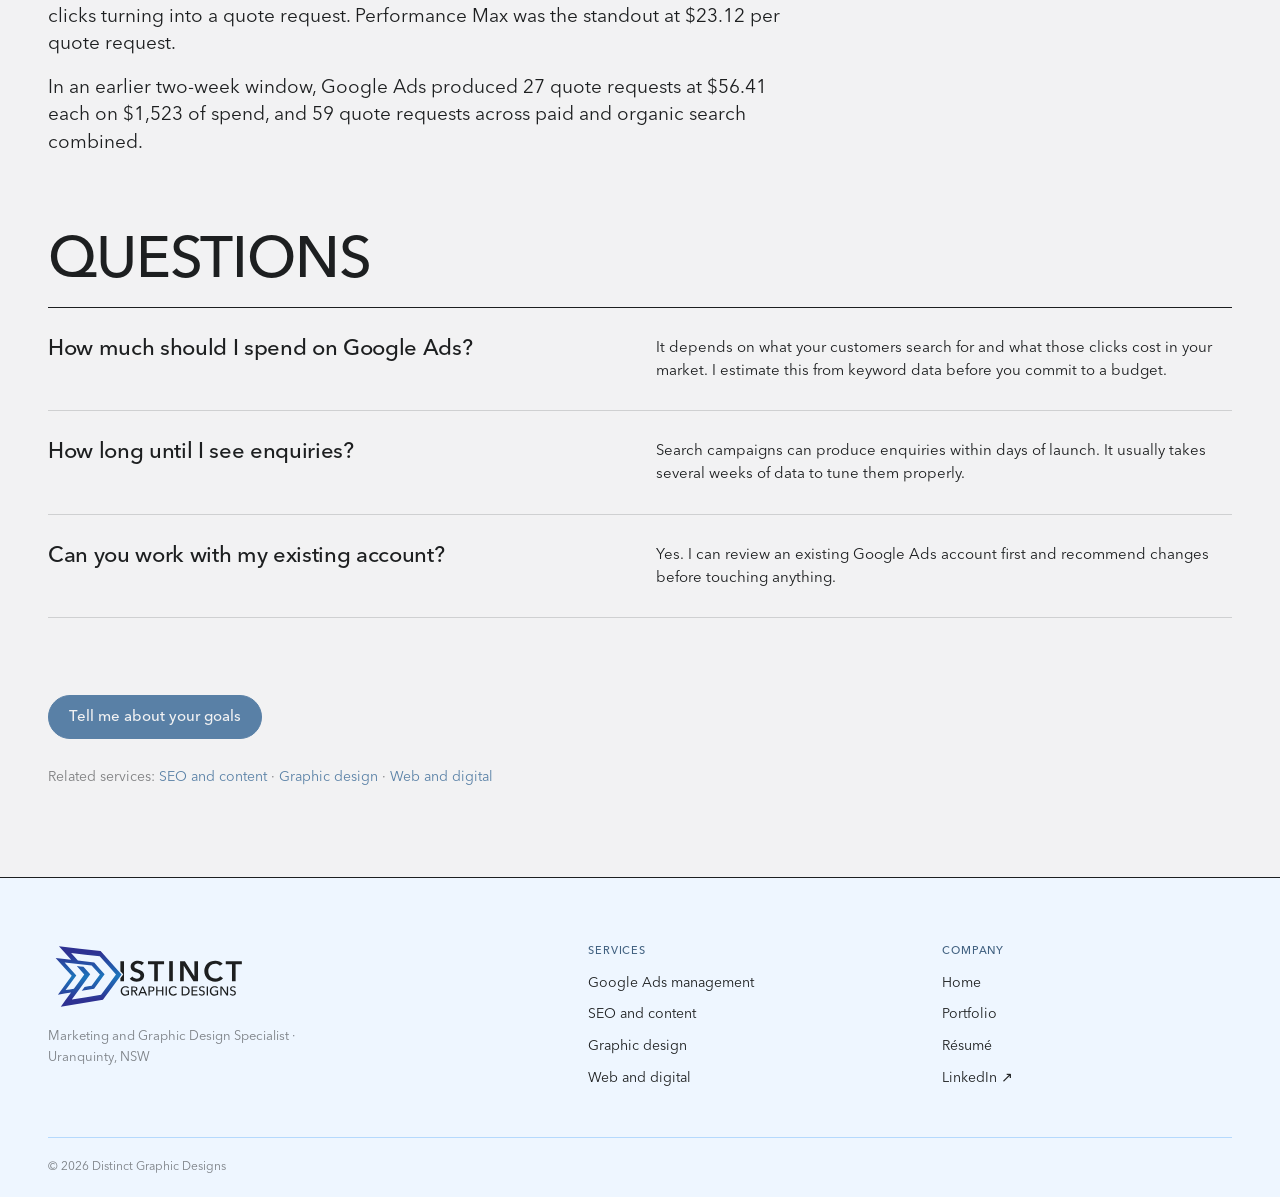
==== commit 0dcb415b: "Update site with verified ScreenGuard campaign results (18-24 Sep 2026) Replace the old two-week Goo" ====
--- a/google-ads-management/index.html
+++ b/google-ads-management/index.html
@@ -135,7 +135,8 @@
   </section>
   <section style="padding:clamp(48px,6vw,80px) var(--gutter) 0">
     <div style="padding-bottom:20px;border-bottom:1px solid var(--color-text)"><h2 style="margin:0;font-size:clamp(32px,4.6vw,58px);line-height:.92;letter-spacing:-.02em;text-transform:uppercase">A recent result</h2></div>
-    <p style="margin:28px 0 0;max-width:46rem;font-size:clamp(16px,1.6vw,19px);line-height:1.45">In a recent two-week window, Google Ads generated 27 quote requests at $56.41 each on $1,523 of spend. Across paid and organic search combined, the same period produced 59 quote requests.</p>
+    <p style="margin:28px 0 0;max-width:46rem;font-size:clamp(16px,1.6vw,19px);line-height:1.45">In one week of the ScreenGuard campaign (18–24 September 2026), Google Ads generated 42 quote requests at $50.01 each on $2,100 of spend. That's 6.9% of ad clicks turning into a quote request. Performance Max was the standout at $23.12 per quote request.</p>
+    <p style="margin:16px 0 0;max-width:46rem;font-size:clamp(16px,1.6vw,19px);line-height:1.45">In an earlier two-week window, Google Ads produced 27 quote requests at $56.41 each on $1,523 of spend, and 59 quote requests across paid and organic search combined.</p>
   </section>
   <section style="padding:clamp(48px,6vw,80px) var(--gutter) 0">
     <div style="padding-bottom:20px;border-bottom:1px solid var(--color-text)"><h2 style="margin:0;font-size:clamp(32px,4.6vw,58px);line-height:.92;letter-spacing:-.02em;text-transform:uppercase">Questions</h2></div>
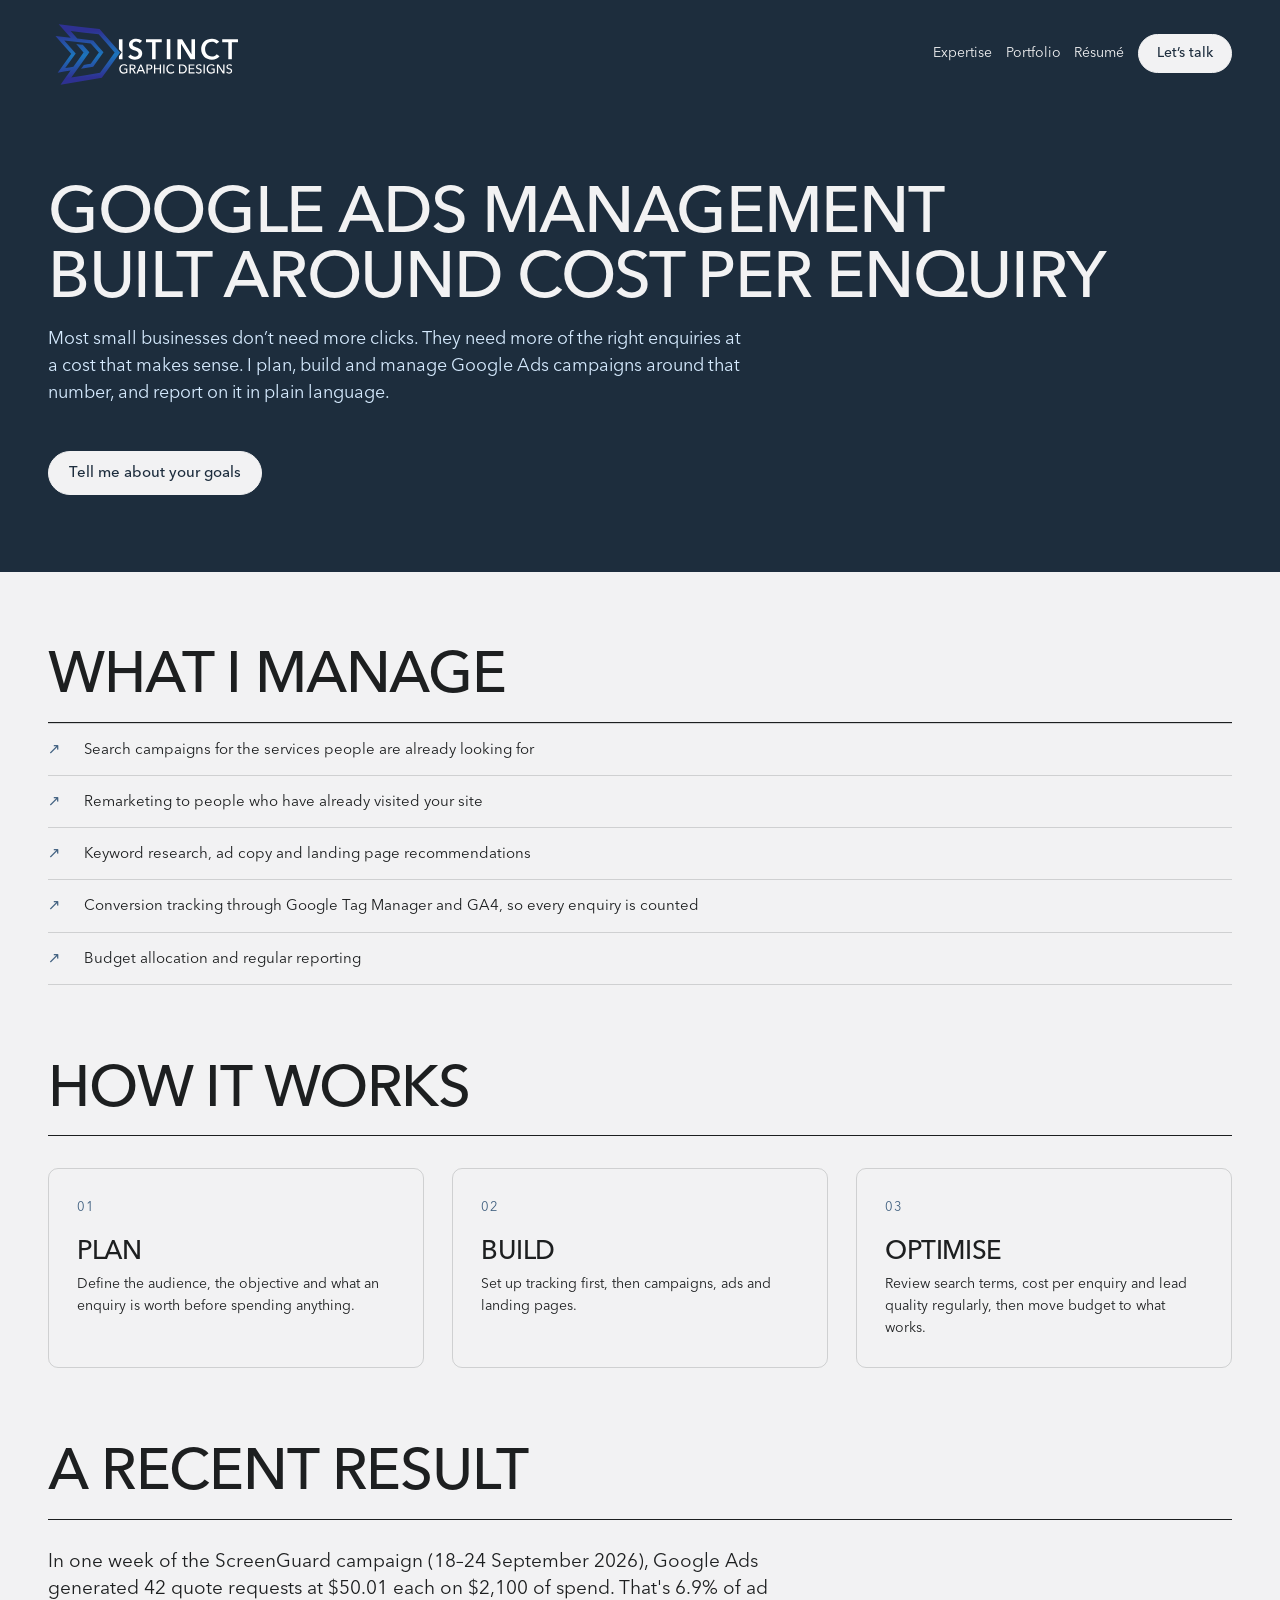
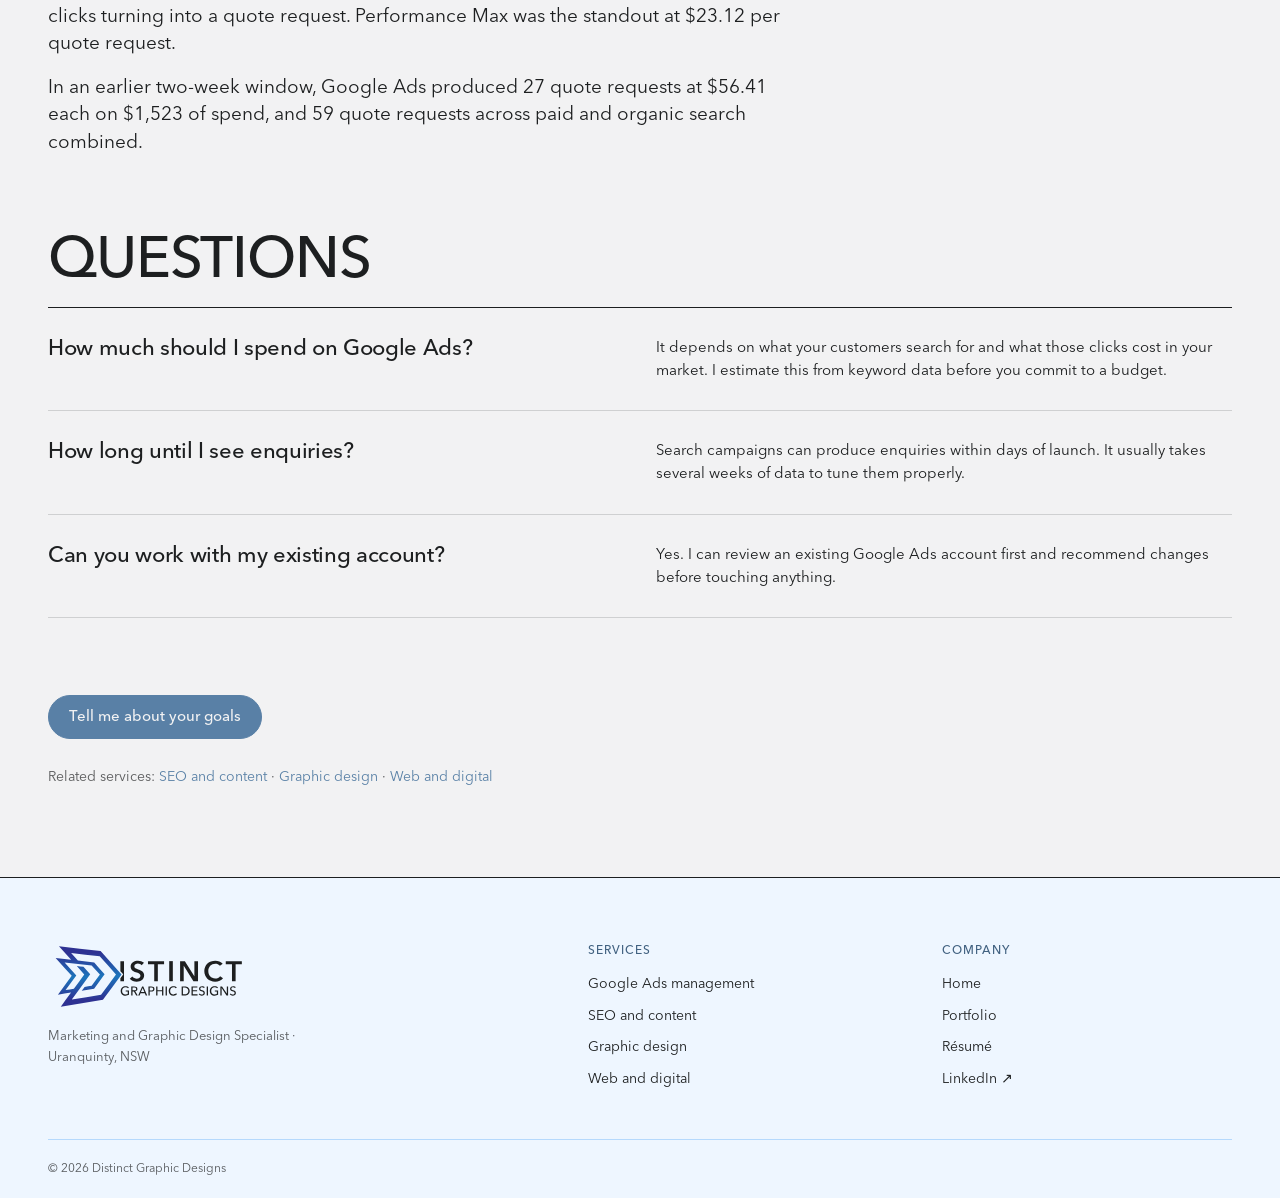
==== commit e1ceb802: "Apply design audit fixes: accessibility, sticky CTA bar, real work on home, headers and caching Co-A" ====
--- a/google-ads-management/index.html
+++ b/google-ads-management/index.html
@@ -41,6 +41,9 @@
   ]
 }
 </script>
+<meta name="theme-color" content="#1d2d3d">
+<link rel="preload" href="/assets/fonts/AvenirNextWorld-Regular.woff2" as="font" type="font/woff2" crossorigin>
+<link rel="preload" href="/assets/fonts/AvenirNextWorld-Medium.woff2" as="font" type="font/woff2" crossorigin>
 <link rel="icon" href="/favicon.ico" sizes="48x48">
 <link rel="icon" href="/assets/favicon.svg" type="image/svg+xml">
 <link rel="icon" href="/favicon-192.png" type="image/png" sizes="192x192">
@@ -93,10 +96,12 @@
 <noscript><iframe src="https://www.googletagmanager.com/ns.html?id=GTM-KLMJ655L"
 height="0" width="0" style="display:none;visibility:hidden"></iframe></noscript>
 <!-- End Google Tag Manager (noscript) -->
+<a class="skip-link" href="#main">Skip to content</a>
 <div style="background:var(--color-bg);color:var(--color-text);font-family:var(--font-body)">
+<main id="main" tabindex="-1">
 
   <div style="background:var(--color-accent-900);color:var(--color-bg);padding:0 0 clamp(48px,6vw,80px)">
-    <header class="nav" style="padding:20px var(--gutter);flex-wrap:wrap">
+    <header role="banner" class="nav" style="padding:20px var(--gutter);flex-wrap:wrap">
       <a href="/" class="nav-brand" style="margin-right:auto;display:flex;align-items:center"><img src="/assets/logo-v2-rev.svg" alt="Distinct Graphic Designs" style="width:clamp(150px,18vw,196px)"></a>
       <button class="nav-toggle" type="button" aria-expanded="false" aria-controls="nav-links" aria-label="Menu"><span></span><span></span><span></span></button>
       <nav class="nav-links" id="nav-links" aria-label="Main">
@@ -107,7 +112,7 @@
       </nav>
     </header>
     <div style="padding:clamp(40px,6vw,72px) var(--gutter) 0">
-      <h1 style="margin:0;font-size:clamp(26px,5.1vw,66px);line-height:1;letter-spacing:-.02em;text-transform:uppercase;text-wrap:balance">Google Ads management built around cost per enquiry</h1>
+      <h1 style="margin:0;font-size:clamp(34px,5.1vw,66px);line-height:1;letter-spacing:-.02em;text-transform:uppercase;text-wrap:balance">Google Ads management built around cost per enquiry</h1>
       <p style="margin:16px 0 0;font-size:clamp(15px,1.4vw,18px);line-height:1.5;max-width:44rem;color:var(--color-accent-200)">Most small businesses don’t need more clicks. They need more of the right enquiries at a cost that makes sense. I plan, build and manage Google Ads campaigns around that number, and report on it in plain language.</p>
       <div style="margin-top:clamp(28px,4vw,44px)">
         <a class="btn" href="/#enquire" style="background:var(--color-bg);color:var(--color-accent-900);border-color:var(--color-bg);padding:12px 20px;font-size:15px">Tell me about your goals</a>
@@ -150,6 +155,8 @@
     <p class="text-muted" style="margin:28px 0 0;font-size:14px">Related services: <a href="/seo-and-content/">SEO and content</a> · <a href="/graphic-design/">Graphic design</a> · <a href="/web-and-digital/">Web and digital</a></p>
   </section>
 
+</main>
+
   <footer style="background:var(--color-accent-100);border-top:1px solid var(--color-text);padding:clamp(40px,5vw,64px) var(--gutter) 0">
     <div style="display:flex;flex-wrap:wrap;gap:clamp(32px,5vw,64px)">
       <div style="flex:1.6 1 260px">
@@ -157,8 +164,8 @@
         <p class="text-muted" style="margin:16px 0 0;font-size:13px;max-width:34ch">Marketing and Graphic Design Specialist · Uranquinty, NSW</p>
       </div>
       <nav aria-label="Footer" style="flex:2.4 1 320px;display:flex;flex-wrap:wrap;gap:32px clamp(32px,5vw,64px)">
-        <div style="flex:1 1 140px"><p style="margin:0 0 14px;font-size:11px;font-weight:600;letter-spacing:.08em;text-transform:uppercase;color:var(--color-accent-700)">Services</p><ul style="list-style:none;margin:0;padding:0;display:grid;gap:10px;font-size:14px"><li><a href="/google-ads-management/" aria-current="page" style="color:var(--color-text)">Google Ads management</a></li><li><a href="/seo-and-content/" style="color:var(--color-text)">SEO and content</a></li><li><a href="/graphic-design/" style="color:var(--color-text)">Graphic design</a></li><li><a href="/web-and-digital/" style="color:var(--color-text)">Web and digital</a></li></ul></div>
-        <div style="flex:1 1 140px"><p style="margin:0 0 14px;font-size:11px;font-weight:600;letter-spacing:.08em;text-transform:uppercase;color:var(--color-accent-700)">Company</p><ul style="list-style:none;margin:0;padding:0;display:grid;gap:10px;font-size:14px"><li><a href="/" style="color:var(--color-text)">Home</a></li><li><a href="/portfolio/" style="color:var(--color-text)">Portfolio</a></li><li><a href="/resume.html" style="color:var(--color-text)">Résumé</a></li><li><a href="https://www.linkedin.com/in/mtlee91/" target="_blank" rel="noopener me" aria-label="LinkedIn (opens in a new tab)" style="color:var(--color-text)">LinkedIn ↗</a></li></ul></div>
+        <div style="flex:1 1 140px"><p style="margin:0 0 14px;font-size:12px;font-weight:600;letter-spacing:.08em;text-transform:uppercase;color:var(--color-accent-700)">Services</p><ul style="list-style:none;margin:0;padding:0;display:grid;gap:10px;font-size:14px"><li><a href="/google-ads-management/" aria-current="page" style="color:var(--color-text)">Google Ads management</a></li><li><a href="/seo-and-content/" style="color:var(--color-text)">SEO and content</a></li><li><a href="/graphic-design/" style="color:var(--color-text)">Graphic design</a></li><li><a href="/web-and-digital/" style="color:var(--color-text)">Web and digital</a></li></ul></div>
+        <div style="flex:1 1 140px"><p style="margin:0 0 14px;font-size:12px;font-weight:600;letter-spacing:.08em;text-transform:uppercase;color:var(--color-accent-700)">Company</p><ul style="list-style:none;margin:0;padding:0;display:grid;gap:10px;font-size:14px"><li><a href="/" style="color:var(--color-text)">Home</a></li><li><a href="/portfolio/" style="color:var(--color-text)">Portfolio</a></li><li><a href="/resume.html" style="color:var(--color-text)">Résumé</a></li><li><a href="https://www.linkedin.com/in/mtlee91/" target="_blank" rel="noopener me" aria-label="LinkedIn (opens in a new tab)" style="color:var(--color-text)">LinkedIn ↗</a></li></ul></div>
       </nav>
     </div>
     <div style="margin-top:clamp(32px,4vw,48px);padding:20px 0;border-top:1px solid var(--color-accent-300)">
@@ -177,5 +184,6 @@
 })();
 </script>
 <script src="/assets/js/analytics.js" defer></script>
+<script src="/assets/js/site-chrome.js" defer></script>
 </body>
 </html>
--- a/assets/css/industry.css
+++ b/assets/css/industry.css
@@ -84,7 +84,7 @@
 .blueprint.halftone, .blueprint.plate, .blueprint.duotone { overflow: visible; }
 .blueprint > .corner {
   position: absolute; width: 11px; height: 11px;
-  color: color-mix(in srgb, var(--color-text) 55%, transparent);
+  color: color-mix(in srgb, var(--color-text) 72%, transparent);
 }
 .blueprint > .corner::before, .blueprint > .corner::after {
   content: ""; position: absolute; background: currentColor;
@@ -123,10 +123,10 @@
 img { display: block; max-width: 100%; }
 figure { margin: 0; }
 figcaption {
-  font-size: 11px; margin-top: var(--space-1);
-  color: color-mix(in srgb, var(--color-text) 55%, transparent);
-}
-.text-muted { color: color-mix(in srgb, var(--color-text) 55%, transparent); }
+  font-size: 12px; margin-top: var(--space-1);
+  color: color-mix(in srgb, var(--color-text) 72%, transparent);
+}
+.text-muted { color: color-mix(in srgb, var(--color-text) 72%, transparent); }
 :focus { outline: none; }
 :focus-visible { outline: 2px solid var(--color-accent); outline-offset: 2px; }
 ::selection { background: color-mix(in srgb, var(--color-accent) 30%, transparent); }
@@ -168,7 +168,7 @@
 }
 .input {
   width: 100%; min-height: 36px; padding: 6px 10px; font: inherit;
-  font-size: 14px; color: var(--color-text); caret-color: var(--color-accent);
+  font-size: 16px; color: var(--color-text); caret-color: var(--color-accent);
   background: var(--color-surface);
   border: 1px solid var(--color-divider); border-radius: var(--radius-md);
 }
@@ -283,3 +283,48 @@
 .btn { border: 1px solid var(--color-divider); }
 .btn-primary { border-color: var(--color-accent); }
 .btn-ghost { border-color: transparent; }
+
+
+/* — Apple-style polish (added after the design audit) — */
+:root { --ease-out: cubic-bezier(.16, 1, .3, 1); }
+
+/* Skip link: first tab stop on every page */
+.skip-link { position: absolute; left: 12px; top: -64px; z-index: 100; padding: 10px 16px; border-radius: 999px; background: var(--color-bg); color: var(--color-text); border: 1px solid var(--color-text); font-size: 14px; transition: top .2s var(--ease-out); }
+.skip-link:focus-visible { top: 12px; }
+main:focus { outline: none; }
+
+/* Press feedback: a quick scale on release, in the same family as the spring easing */
+.btn { transition: transform .25s var(--ease-out), background-color .15s, border-color .15s, color .15s; }
+.btn:active:not(:disabled) { transform: scale(.97); transition-duration: .08s; }
+
+/* Light focus ring variant for dark bands */
+.on-dark :focus-visible, .sticky-bar :focus-visible { outline-color: var(--color-accent-300); }
+
+/* Sticky quick bar (built by assets/js/site-chrome.js once the page header scrolls away).
+   Glass is for chrome only; it falls back to a solid fill without backdrop-filter or with reduced transparency. */
+.sticky-bar { position: fixed; top: 0; left: 0; right: 0; z-index: 50; display: flex; align-items: center; justify-content: space-between; gap: 16px;
+  min-height: 52px; padding: 0 var(--gutter); background: var(--color-accent-900); color: var(--color-bg);
+  transform: translateY(-110%); visibility: hidden; transition: transform .4s var(--ease-out), visibility 0s .4s; }
+.sticky-bar.is-visible { transform: none; visibility: visible; transition: transform .4s var(--ease-out), visibility 0s; }
+.sticky-bar img { width: 132px; height: auto; }
+.sticky-bar .btn { background: var(--color-bg); color: var(--color-accent-900); border-color: var(--color-bg); padding: 7px 16px; font-size: 14px; }
+@supports (backdrop-filter: blur(1px)) or (-webkit-backdrop-filter: blur(1px)) {
+  .sticky-bar { background: color-mix(in srgb, var(--color-accent-900) 78%, transparent); -webkit-backdrop-filter: saturate(180%) blur(20px); backdrop-filter: saturate(180%) blur(20px); }
+}
+@media (prefers-reduced-transparency: reduce) { .sticky-bar { background: var(--color-accent-900) !important; -webkit-backdrop-filter: none !important; backdrop-filter: none !important; } }
+@media print { .sticky-bar { display: none !important; } }
+
+/* Scroll reveals (home page): hidden only while JS is available, with a CSS failsafe if the script never runs */
+@keyframes reveal-failsafe { to { opacity: 1; transform: none; } }
+.js [data-reveal] { opacity: 0; transform: translateY(18px); transition: opacity .7s var(--ease-out), transform .7s var(--ease-out); animation: reveal-failsafe 0s 3s forwards; }
+.js [data-reveal].is-in { opacity: 1; transform: none; animation: none; }
+[data-count] { font-variant-numeric: tabular-nums; }
+
+/* Reduce Motion: no travel, no scaling, no smooth scrolling */
+@media (prefers-reduced-motion: reduce) {
+  html { scroll-behavior: auto !important; }
+  *, *::before, *::after { transition-duration: .01ms !important; transition-delay: 0s !important; scroll-behavior: auto !important; }
+  .js [data-reveal] { opacity: 1; transform: none; animation: none; }
+  .btn:active:not(:disabled) { transform: none; }
+  .sticky-bar { transform: none; }
+}
